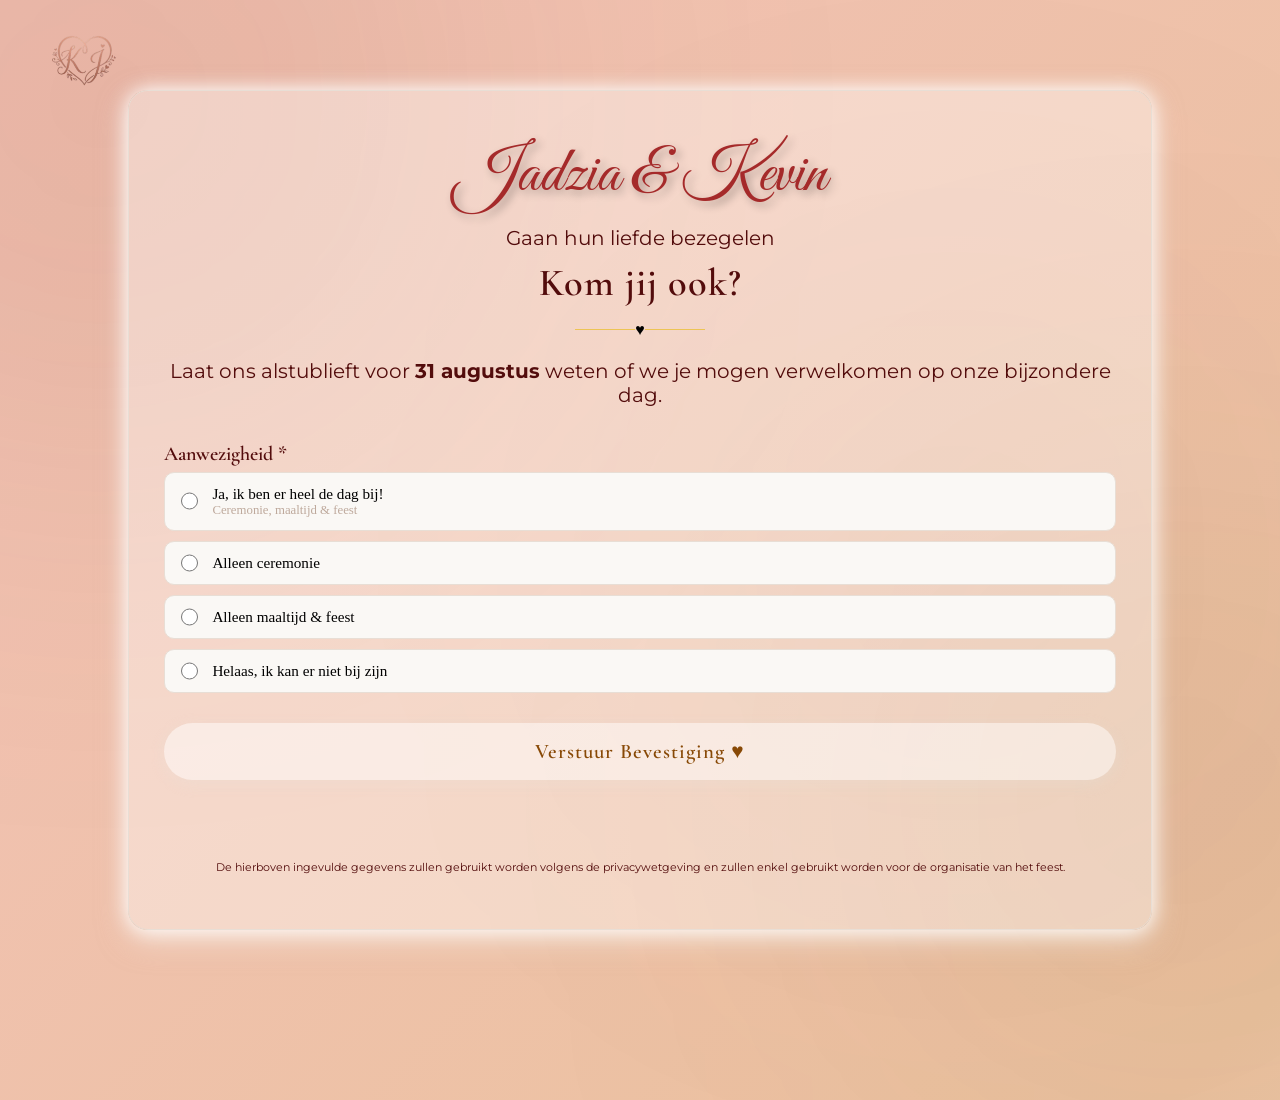
==== inschrijving.html @ 1c41180a "Update stylesheet links to include versioning for cache management" ====
<!DOCTYPE html>
<html lang="nl">
<head>
    <meta charset="UTF-8">
    <meta name="viewport" content="width=device-width, initial-scale=1.0">
    <title>Trouw jadzia en Kevin</title>
    <!-- Elegant romantic Google Fonts -->
    <link rel="preconnect" href="https://fonts.googleapis.com">
    <link rel="preconnect" href="https://fonts.gstatic.com" crossorigin>
    <link href="https://fonts.googleapis.com/css2?family=Cormorant+Garamond:ital,wght@0,400;0,600;1,400&family=Great+Vibes&family=Montserrat:wght@300;400;500&display=swap" rel="stylesheet">
    <!-- Koppeling naar de CSS stylesheet -->
    <link rel="stylesheet" href="style.css?v=20261015-1">
    <!-- Favicon -->
    <link rel="icon" type="image/jpeg" href="J_K-removebg-preview.png">
</head>
<body class="inschrijving">
    <div class="light light1"></div>
    <div class="light light2"></div>
    <div class="light light3"></div>
    <script>
        for (let i = 0; i < 3; i++) {
            const light = document.createElement('div');
            p.className = `particle`;
            p.style.left = `${Math.random() * 100}%`;
            p.style.animationDuration = `${Math.random() * 5 + 5}s`;
            document.body.appendChild(p);
        }
    </script>
    <nav class="top-nav">
        <a href="index.html" class="nav-link"><img src="J_K-removebg-preview.png" alt="Home" class="nav-icon"></a>
    </nav>

    <div class="card-container">
        <div class="floral-decoration top"></div>
        
        <header>
            <p class="sub-title">Jadzia & Kevin </p>
            <p class="sub-txt">Gaan hun liefde bezegelen</p>
            <h1>Kom jij ook?</h1>
            <div class="divider"><span>♥</span></div>
            <p class="sub-txt">Laat ons alstublieft voor <strong>31 augustus</strong> weten of we je mogen verwelkomen op onze bijzondere dag.</p>
            
        </header>

        <form id="rsvpForm">
            <!-- Aanwezigheid keuze -->
            <div class="form-group">
                <label>Aanwezigheid *</label>
                
                <div class="radio-card">
                    <input type="radio" id="opt_beide" name="aanwezigheid" value="Ja Ceremonie en maaltijd en feest" required>
                    <label for="opt_beide">
                        <span class="radio-title">Ja, ik ben er heel de dag bij!</span>
                        <span class="radio-desc">Ceremonie, maaltijd & feest</span>
                    </label>
                </div>

                <div class="radio-card">
                    <input type="radio" id="opt_ceremonie" name="aanwezigheid" value="Alleen ceremonie">
                    <label for="opt_ceremonie">
                        <span class="radio-title">Alleen ceremonie</span>
                    </label>
                </div>

                <div class="radio-card">
                    <input type="radio" id="opt_maaltijd" name="aanwezigheid" value="Alleen Maaltijd en Feest">
                    <label for="opt_maaltijd">
                        <span class="radio-title">Alleen maaltijd & feest</span>
                    </label>
                </div>

                <div class="radio-card">
                    <input type="radio" id="opt_neen" name="aanwezigheid" value="neen">
                    <label for="opt_neen">
                        <span class="radio-title">Helaas, ik kan er niet bij zijn</span>
                    </label>
                </div>
            </div>

            <!-- EERST: Hoeveel personen / gezinsleden komen mee? -->
            <div class="form-group conditional" id="aantalGezinsledenContainer">
                <label for="aantalGezinsleden">Hoeveel extra gezinsleden of partners komen er mee?</label>
                <p class="sub-label-info">Jouw niet meegetelt</p>
                <input type="number" id="aantalGezinsleden" name="aantalGezinsleden" min="0" value="0">
            </div>

            <!-- DAN: Alle gasten (Hoofdgast = Gast 1 + overige gezinsleden) -->
            <div class="form-group conditional" id="gezinsDieetContainer">
                <label id="gastenLijstTitel">Gegevens van de gasten</label>
                <div id="gezinsledenLijst"></div>
                <button type="button" id="voegGezinslidToeBtn" class="btn-secondary">+ Extra gezinslid toevoegen</button>
            </div>

            

            <!-- Verzenden -->
            <button type="submit" class="btn-primary">Verstuur Bevestiging ♥</button>
            <p class="paragraph">
                De hierboven ingevulde gegevens zullen gebruikt worden volgens de privacywetgeving en zullen enkel gebruikt worden voor de organisatie van het feest.
            </p>
        </form>

        <!-- Succesbericht -->
        <div id="succesBericht" class="success-message hidden">
            <div class="heart-icon">♥</div>
            <h2>Dank je wel!</h2>
            <p>Je antwoord en foto('s) zijn liefdevol ontvangen. We kijken er enorm naar uit om deze fantastische dag samen te vieren!</p>
            <a href="index.html" class="btn-nav-home">Meer info over het feest</a>
        </div>
    </div>
    
    <!-- Koppeling naar het JavaScript bestand -->
    <script src="script.js"></script>
</body>
</html>
---- style.css ----
:root {
    --primary-color: rgb(225, 94, 13);    /* Requested button color */
    --primary-hover: rgb(104, 45, 11);     /* Slightly darker orange hover */
    --subtitle-color: rgb(237, 196, 85);  /* Requested sub-title color */
    --accent-gold: rgb(233, 127, 73);     /* Soft warm gold */
    --bg-color: #fdfbf7;                  /* Soft ivory / cream background */
    --card-bg: #f06a1172;
    --text-color: #f0bd9d;                /* Soft warm charcoal */
    --text-muted: #bea99c;
    --border-color: #e8ded5;
    --soft-orange-bg: rgba(241, 165, 118, 0.08);
}

* {
    box-sizing: border-box;
    margin: 0;
    padding: 0;
}

.inschrijving {
    margin: 0;
  height: 100vh;
  overflow: scroll;
  background: linear-gradient(
    135deg,
    #f3c1b7,
    #ebc29e,
    #f3e7e0,
    #b7875c,
    #b78b64
  );
  background-size: 400% 400%;
  animation: bgMove 60s ease infinite;
}
.home {
    margin: 0;
  position: relative;
  height: 100vh;
  overflow-x: clip;
  overflow-y: auto;
  background: linear-gradient(
    135deg,
    #f3c1b7,
    #ebc29e,
    #f3e7e0,
    #b7875c,
    #b78b64
  );
  background-size: 400% 400%;
  animation: bgMove 60s ease infinite;
}
@keyframes bgMove {
  0% {
    background-position: 0 50%;
  }
  50% {
    background-position: 100% 50%;
  }
  100% {
    background-position: 0 50%;
  }
}
.light {
  position: absolute;
  border-radius: 50%;
  filter: blur(180px);
}
.light1 {
  width: 700px;
  height: 700px;
  background: rgba(125, 59, 4, 0.12);
  top: -250px;
  left: -250px;
}
.light2 {
  width: 600px;
  height: 600px;
  background: rgba(94, 58, 25, 0.08);
  bottom: -200px;
  right: -200px;
}
.light3 {
  width: 500px;
  height: 500px;
  background: rgba(116, 44, 5, 0.06);
  top: 35%;
  left: 55%;
}
.particle {
  position: absolute;
  bottom: -40px;
  width: 12px;
  height: 12px;
  background: rgba(255, 215, 160, 0.45);
  border-radius: 40% 60% 50% 50%;
  animation: fall linear infinite;
}
@keyframes fall {
  0% {
    transform: translateY(0) rotate(0deg);
    opacity: 0;
  }
  10% {
    opacity: 0.5;
  }
  100% {
    transform: translateY(-120vh) translateX(80px) rotate(360deg);
    opacity: 0;
  }
}
.top-nav {
    max-width: 620px;
    margin: 0 auto 15px auto;
    text-align: left;
}

.nav-link {
    width: 50px;
    height: 50px;
    object-fit: cover;
    position: fixed;
    top: 20px;
    left: 20px;
    z-index: 9999;
    
}
.nav-icon {
    width: 10%;
    height: 10%;
    object-fit: cover;
    position: fixed;
    top: 20px;
    left: 20px;
    z-index: 9999;
    
}


.card-container {
    width: 80%;
    margin: 7% auto auto auto;
    background: rgba(255, 255, 255, 0.368);
    padding: 45px 35px;
    border-radius: 20px;
    box-shadow: white 0px 0px 20px 0px, rgba(248, 245, 242, 0.5) 0px 10px 30px;
    border: 1px solid var(--border-color);
    position: relative;
}
.card-container-home {
    width: 80%;
    margin: 7% auto auto auto;
    background: rgba(255, 255, 255, 0.368);
    padding: 45px 35px;
    border-radius: 20px;
    box-shadow: white 0px 0px 20px 0px, rgba(248, 245, 242, 0.5) 0px 10px 30px;
    border: 1px solid var(--border-color);
    position: relative;
}
.Timelinn {
    width: 80%;
    margin: 2% auto auto auto;
    background: rgba(255, 255, 255, 0.368);
    padding: 45px 35px;
    border-radius: 20px;
    box-shadow: white 0px 0px 5px 0px, rgba(248, 245, 242, 0.5) 0px 5px 30px;
    border: 1px solid var(--border-color);
    position: relative;
    display: grid;
    gap: 32px;
}
.ceremonie {
    width: 100%;
    min-height: 0;
    margin: 0;
    display: grid;
    grid-template-columns: minmax(0, 1fr) minmax(0, 1fr);
    align-items: center;
    gap: clamp(24px, 5vw, 64px);
}

.ceremonie:nth-child(even) .event-photo {
    grid-column: 2;
}

.ceremonie:nth-child(even) .event-content {
    grid-column: 1;
    grid-row: 1;
}

.event-photo {
    display: block;
    width: 100%;
    height: clamp(240px, 30vw, 380px);
    object-fit: cover;
    border: 1px solid rgba(255, 255, 255, 0.75);
    border-radius: 18px;
    box-shadow: 0 12px 28px rgba(83, 12, 12, 0.14);
}

.event-content {
    min-width: 0;
    padding: 16px;
    text-align: center;
}

.story-section {
    width: 80%;
    margin: 2% auto 40px;
    padding: clamp(24px, 4vw, 48px);
    display: grid;
    grid-template-columns: minmax(0, 1fr) minmax(0, 1fr);
    align-items: center;
    gap: clamp(24px, 5vw, 64px);
    background: rgba(255, 255, 255, 0.368);
    border: 1px solid var(--border-color);
    border-radius: 20px;
    box-shadow: white 0 0 5px 0, rgba(248, 245, 242, 0.5) 0 5px 30px;
}

.calendar-reminder {
    width: 80%;
    margin: 2% auto;
    display: flex;
    align-items: center;
    justify-content: center;
    gap: 24px;
    color: rgb(83, 12, 12);
    text-align: left;
}

.calendar-link {
    display: block;
    flex: 0 0 clamp(112px, 14vw, 168px);
    border-radius: 16px;
    transition: transform 0.2s ease, filter 0.2s ease;
}

.calendar-link:hover {
    transform: translateY(-4px);
    filter: drop-shadow(0 8px 12px rgba(83, 12, 12, 0.18));
}

.calendar-link:focus-visible {
    outline: 3px solid var(--primary-color);
    outline-offset: 5px;
}

.calendar-icon {
    display: block;
    width: 100%;
    height: auto;
}

.calendar-copy {
    max-width: 440px;
}

.calendar-title {
    margin-bottom: 6px;
    color: brown;
    font-family: 'Great Vibes', cursive;
    font-size: 2.4rem;
}

.calendar-copy p:not(.calendar-title) {
    margin-bottom: 8px;
    font-family: 'Cormorant Garamond', serif;
    font-size: 1.2rem;
    line-height: 1.5;
}

.calendar-copy .calendar-date {
    font-family: 'Montserrat', sans-serif;
    font-size: 0.9rem;
    font-weight: 500;
}

.story-photo {
    display: block;
    width: 100%;
    aspect-ratio: 4 / 3;
    object-fit: cover;
    border: 1px solid rgba(255, 255, 255, 0.75);
    border-radius: 18px;
    box-shadow: 0 12px 28px rgba(83, 12, 12, 0.14);
}

.story-content {
    min-width: 0;
    color: rgb(83, 12, 12);
    text-align: center;
}

.story-eyebrow {
    margin-bottom: 8px;
    font-family: 'Montserrat', sans-serif;
    font-size: 0.8rem;
    letter-spacing: 0.08em;
    text-transform: uppercase;
}

.story-title {
    margin-bottom: 16px;
    color: brown;
    font-family: 'Great Vibes', cursive;
    font-size: clamp(3rem, 5vw, 4rem);
    font-weight: 400;
}

.story-content p:not(.story-eyebrow) {
    margin-bottom: 14px;
    font-family: 'Cormorant Garamond', serif;
    font-size: clamp(1.1rem, 1.5vw, 1.35rem);
    line-height: 1.7;
}

.dresscode-section {
    width: 80%;
    margin: 2% auto 40px;
    padding: clamp(24px, 4vw, 48px);
    background: rgba(255, 255, 255, 0.368);
    border: 1px solid var(--border-color);
    border-radius: 20px;
    box-shadow: white 0 0 5px 0, rgba(248, 245, 242, 0.5) 0 5px 30px;
}

.dresscode-content {
    max-width: 780px;
    margin: 0 auto;
    color: rgb(83, 12, 12);
    text-align: center;
}

.dresscode-content p {
    margin-bottom: 14px;
    font-family: 'Cormorant Garamond', serif;
    font-size: clamp(1.1rem, 1.5vw, 1.35rem);
    line-height: 1.7;
}

.dresscode-content .dresscode-lead {
    font-weight: 600;
}

.autumn-colors {
    display: flex;
    justify-content: center;
    flex-wrap: wrap;
    gap: clamp(14px, 3vw, 28px);
    margin-top: 24px;
    list-style: none;
}

.autumn-color {
    display: grid;
    width: clamp(64px, 8vw, 96px);
    aspect-ratio: 1;
    place-items: center;
    border-radius: 50%;
    color: #fff;
    font-family: 'Montserrat', sans-serif;
    font-size: clamp(0.7rem, 1vw, 0.85rem);
    font-weight: 500;
    text-shadow: 0 1px 3px rgba(0, 0, 0, 0.5);
}

.autumn-color-orange {
    background: #ff5f00;
}

.autumn-color-yellow {
    background: #ffba00;
    color: #4a2a00;
    text-shadow: none;
}

.autumn-color-red {
    background: #c90000;
}

.autumn-color-brown {
    background: #9c4b00;
}

header {
    text-align: center;
    margin-bottom: 35px;
}

.sub-title {
    font-family: 'Great Vibes', cursive;
    font-size: 4rem;
    color: brown;
    margin-bottom: 10px;
    text-shadow: 4px 4px 8px rgba(0, 0, 0, 0.3);
}
.paragraph{
    font-family: 'Montserrat', sans-serif;
    font-size: 0.7rem;
    color: rgb(83, 12, 12);
    margin-bottom: 10px;
    margin-top: 5rem;
    text-align: center;
}
.sub-txt {
    font-family: 'Montserrat', sans-serif;
    font-size: 1.25rem;
    color: rgb(83, 12, 12);
    margin-bottom: 10px;
}
.home-title {
    font-family: 'Great Vibes', cursive;
    font-size: 4rem;
    color: brown;
    margin-bottom: 10px;
    text-shadow: 4px 4px 8px rgba(0, 0, 0, 0.3);
}
.title {
    font-family: 'Great Vibes', cursive;
    font-size: 4rem;
    color: rgb(6, 0, 0);
    margin-bottom: 10px;
    white-space: nowrap;
    word-spacing: 15px;
}
.info {
    font-family: 'Great Vibes';
    font-size: 2.5rem;
    color: rgb(83, 12, 12);
    margin-bottom: 10px;
    
    white-space: nowrap;
    word-spacing: 15px;
}
.sub-info {
    font-family: 'Lucida Sans', 'Lucida Sans Regular', 'Lucida Grande', 'Lucida Sans Unicode', Geneva, Verdana, sans-serif;
    font-size: 1.5rem;
    color: rgb(83, 12, 12);
    margin-bottom: 10px;
    
    white-space: nowrap;
    word-spacing: 5px;
}

h1 {
    font-family: 'Cormorant Garamond', cursive;
    font-size: 2.4rem;
    font-weight: 600;
    letter-spacing: 1px;
    color: rgb(83, 12, 12);
}

.divider {
    display: flex;
    align-items: center;
    justify-content: center;
    margin: 15px 0 20px 0;
}

.divider::before, .divider::after {
    content: '';
    width: 60px;
    height: 1px;
    background-color: var(--subtitle-color);
}

.hart span {
    padding: 0 12px;
    color: var(--subtitle-color);
    font-size: 5rem;
}
.hart {
    display: flex;
    align-items: center;
    justify-content: center;
    margin: 15px 0 20px 0;
}

.hart::before, .hart::after {
    content: '';
    width: 60%;
    height: 1px;
    background-color: var(--subtitle-color);
}

.hart span {
    padding: 0 12px;
    color: var(--subtitle-color);
    font-size: 5rem;
}

.intro {
    font-size: 0.95rem;
    color: rgb(112, 55, 9);
    max-width: 480px;
    margin: 0 auto;
}

/* Form Styles */
.form-group {
    margin-bottom: 25px;
}

.form-group > label {
    display: block;
    font-family: 'Cormorant Garamond', serif;
    font-size: 1.25rem;
    font-weight: 600;
    margin-bottom: 6px;
    color: rgb(83, 12, 12);;
}

.sub-label-info {
    font-size: 0.85rem;
    color: var(--text-muted);
    margin-bottom: 10px;
}

input[type="text"],
input[type="number"],
textarea {
    width: 100%;
    padding: 12px 16px;
    border: 1px solid var(--border-color);
    border-radius: 10px;
    font-family: 'Montserrat', sans-serif;
    font-size: 0.95rem;
    background-color: #faf8f5;
    color: var(--text-color);
    transition: all 0.3s ease;
}

input[type="text"]:focus,
input[type="number"]:focus,
textarea:focus {
    border-color: var(--primary-color);
    background-color: #ffffff;
    box-shadow: 0 0 0 3px rgba(225, 94, 13, 0.15);
    outline: none;
}

textarea {
    resize: vertical;
    min-height: 90px;
}

/* File Upload Styling */
.file-upload-box {
    position: relative;
    display: inline-block;
    width: 100%;
}

.file-input {
    width: 100%;
    padding: 8px;
    background: #ffffff;
    border: 1px dashed var(--primary-color);
    border-radius: 8px;
    cursor: pointer;
    font-size: 0.85rem;
}

.file-input::file-selector-button {
    background: var(--soft-orange-bg);
    color: var(--primary-color);
    border: 1px solid var(--primary-color);
    padding: 5px 12px;
    border-radius: 6px;
    cursor: pointer;
    font-weight: 500;
    margin-right: 10px;
    transition: all 0.2s;
}

.file-input::file-selector-button:hover {
    background: var(--primary-color);
    color: #ffffff;
}

/* Radio & Checkbox Cards */
.radio-card {
    background: #faf8f5;
    border: 1px solid var(--border-color);
    border-radius: 10px;
    padding: 12px 16px;
    margin-bottom: 10px;
    display: flex;
    align-items: center;
    cursor: pointer;
    transition: all 0.25s ease;
}

.radio-card:hover {
    border-color: var(--primary-color);
    background: var(--soft-orange-bg);
}

.radio-card input[type="radio"] {
    accent-color: var(--primary-color);
    width: 18px;
    height: 18px;
    margin-right: 14px;
    cursor: pointer;
}

.radio-card label {
    cursor: pointer;
    width: 100%;
}

.radio-title {
    display: block;
    font-weight: 500;
    font-size: 0.95rem;
}

.radio-desc {
    display: block;
    font-size: 0.8rem;
    color: var(--text-muted);
}

.checkbox-card {
    background: #ffffff;
    border: 1px solid var(--border-color);
    border-radius: 8px;
    padding: 10px 14px;
    display: flex;
    align-items: center;
}

.checkbox-card input[type="checkbox"] {
    accent-color: var(--primary-color);
    width: 16px;
    height: 16px;
    margin-right: 10px;
    cursor: pointer;
}

.checkbox-card label {
    font-size: 0.88rem;
    font-weight: 500;
    cursor: pointer;
}

/* Buttons */
.btn-primary {
    display: block;
    width: 100%;
    background-color: rgba(255, 255, 255, 0.485);
    color: #884906;
    padding: 16px;
    border: none;
    border-radius: 30px;
    font-family: 'Cormorant Garamond', serif;
     
    font-size: 1.3rem;
    font-weight: 600;
    letter-spacing: 1px;
    cursor: pointer;
    transition: all 0.3s ease;
    box-shadow: 0 4px 15px rgba(233, 224, 218, 0.3);
    margin-top: 30px;
}

.btn-primary:hover {
    transform: translateY(-2px);
    background-color: rgba(255, 255, 255, 0.913);
    color: #000000;
}

.btn-secondary {
    background-color: rgba(255, 255, 255, 0.485);
    color: rgb(124, 60, 7);
    padding: 10px 18px;
    border: 1px dashed var(--primary-color);
    border-radius: 20px;
    font-family: 'Montserrat', sans-serif;
    font-size: 0.85rem;
    font-weight: 500;
    cursor: pointer;
    margin-top: 10px;
    transition: all 0.25s ease;
}

.btn-secondary:hover {
    background-color: rgba(235, 199, 177, 0.894);
}

.btn-nav-home {
    display: inline-block;
    margin-top: 20px;
    padding: 10px 20px;
    background-color: var(--soft-orange-bg);
    color: var(--primary-color);
    text-decoration: none;
    border: 1px solid var(--primary-color);
    border-radius: 20px;
    font-weight: 500;
    font-size: 0.9rem;
    transition: all 0.25s ease;
}

.btn-nav-inschrijving:hover {
    background-color: rgba(255, 255, 255, 0.913);
    color: #000000;
}
.btn-nav-inschrijving {
    display: inline-block;
    margin-top: 20px;
    padding: 10px 20px;
    background-color: rgba(255, 255, 255, 0.485);
    color: rgb(124, 60, 7);
    text-decoration: none;
    border: 1px solid white;
    border-radius: 20px;
    font-family: arial, sans-serif,bold;
    font-weight: 500;
    font-size: 1rem;
    transition: all 0.25s ease;
    position: fixed;
    bottom: 20px;
    right: 20px;
}

.btn-nav-home:hover {
    background-color: var(--primary-color);
    color: #ffffff;
}

/* Gezinslid Blok Styling */
.gezinslid-blok {
    background: #faf8f5;
    border: 1px solid var(--border-color);
    border-radius: 12px;
    padding: 18px;
    margin-bottom: 16px;
}

.hoofdgast-blok {
    border-left: 4px solid var(--primary-color);
    background: #fffdfb;
}

.gast-titel {
    font-family: 'Cormorant Garamond', serif;
    font-size: 1.2rem;
    font-weight: 600;
    color: var(--primary-color);
    margin-bottom: 10px;
}

.gezinslid-header {
    display: flex;
    gap: 10px;
    align-items: center;
    margin-bottom: 10px;
}

.gezinslid-header input[type="text"] {
    background: #ffffff;
}

.btn-verwijder {
    background-color: transparent;
    color: var(--text-muted);
    border: 1px solid var(--border-color);
    width: 38px;
    height: 38px;
    border-radius: 50%;
    cursor: pointer;
    font-size: 1.1rem;
    display: flex;
    align-items: center;
    justify-content: center;
    transition: all 0.2s;
}

.btn-verwijder:hover {
    background-color: #e74c3c;
    color: #ffffff;
    border-color: #e74c3c;
}

/* Conditional Containers */
.conditional {
    display: none;
    background: #fffdfb;
    padding: 20px;
    border-radius: 14px;
    border-left: 3px solid var(--accent-gold);
    border-top: 1px solid var(--border-color);
    border-right: 1px solid var(--border-color);
    border-bottom: 1px solid var(--border-color);
}

.hidden {
    display: none !important;
}

.dieet-details {
    margin-top: 10px;
}

.dieet-details label {
    font-size: 0.85rem;
    color: var(--text-muted);
    margin-bottom: 4px;
    display: block;
}

/* Success Message */
.success-message {
    text-align: center;
    padding: 40px 20px;
}

.success-message .heart-icon {
    font-size: 3rem;
    color: var(--primary-color);
    margin-bottom: 15px;
}

.success-message h2 {
    font-family: 'Great Vibes', cursive;
    font-size: 3.2rem;
    color: var(--subtitle-color);
    margin-bottom: 10px;
}

.success-message p {
    font-family: 'Cormorant Garamond', serif;
    font-size: 1.3rem;
    color: var(--text-color);
}

@media (max-width: 768px) {
    html {
        overflow-x: clip;
    }

    .home,
    .inschrijving {
        position: relative;
        height: auto;
        min-height: 100vh;
        min-height: 100svh;
        overflow-x: hidden;
        overflow-y: auto;
    }

    .home {
        padding: 72px 0 100px;
    }

    .card-container,
    .card-container-home,
    .Timelinn,
    .story-section,
    .calendar-reminder,
    .dresscode-section {
        width: calc(100% - 32px);
        margin: 24px auto;
        padding: 28px 20px;
    }

    .calendar-reminder {
        padding: 16px;
        gap: 16px;
    }

    .card-container {
        margin-top: 72px;
    }

    .top-nav {
        margin: 0;
    }

    .nav-link {
        top: 12px;
        left: 12px;
        width: 44px;
        height: 44px;
    }

    .nav-icon {
        position: static;
        width: 100%;
        height: 100%;
        object-fit: contain;
    }

    .sub-title,
    .home-title {
        font-size: clamp(2.75rem, 12vw, 4rem);
    }

    .sub-txt {
        font-size: 1rem;
        line-height: 1.6;
    }

    .ceremonie {
        grid-template-columns: minmax(0, 1fr);
        gap: 16px;
        width: 100%;
        min-height: 0;
        margin: 0;
        padding: 0 0 24px;
        border-bottom: 1px solid rgba(183, 135, 92, 0.35);
    }

    .story-section {
        grid-template-columns: minmax(0, 1fr);
        gap: 20px;
    }

    .story-photo {
        max-height: 320px;
        border-radius: 14px;
    }

    .ceremonie:last-child {
        padding-bottom: 0;
        border-bottom: 0;
    }

    .ceremonie:nth-child(even) .event-photo,
    .ceremonie:nth-child(even) .event-content {
        grid-column: 1;
        grid-row: auto;
    }

    .event-photo {
        height: clamp(190px, 55vw, 300px);
        border-radius: 14px;
    }

    .event-content {
        padding: 4px 8px;
    }

    .title {
        font-size: 2.5rem;
    }

    .info {
        font-size: 1.8rem;
    }

    .sub-info {
        font-size: 1rem;
        line-height: 1.5;
    }

    .title,
    .info,
    .sub-info {
        white-space: normal;
        word-spacing: normal;
        overflow-wrap: anywhere;
    }

    .btn-nav-inschrijving {
        position: fixed;
        right: 50%;
        bottom: max(12px, env(safe-area-inset-bottom));
        transform: translateX(50%);
        width: min(90%, 340px);
        padding: 14px 18px;
        text-align: center;
        z-index: 10;
    }

    .form-group > label {
        font-size: 1.15rem;
    }

    input[type="text"],
    input[type="number"],
    textarea,
    .file-input {
        font-size: 16px;
    }

    .radio-card {
        align-items: flex-start;
        padding: 14px;
    }

    .radio-card input[type="radio"] {
        flex: 0 0 18px;
        margin-top: 2px;
    }

    .conditional {
        padding: 16px;
    }

    .gezinslid-blok {
        padding: 14px;
    }

    .success-message {
        padding: 28px 8px;
    }

    .success-message h2 {
        font-size: 2.8rem;
    }

    .success-message p {
        font-size: 1.1rem;
        line-height: 1.6;
    }
}

@media (min-width: 769px) and (max-width: 1200px) {
    .ceremonie {
        grid-template-columns: minmax(0, 1fr);
        gap: 16px;
    }

    .ceremonie:nth-child(even) .event-photo,
    .ceremonie:nth-child(even) .event-content {
        grid-column: 1;
        grid-row: auto;
    }

    .event-photo {
        height: 300px;
    }

    .event-content {
        padding: 4px 8px;
    }

    .title,
    .info,
    .sub-info {
        white-space: normal;
        word-spacing: normal;
    }
}

@media (max-width: 480px) {
    .card-container,
    .card-container-home,
    .Timelinn,
    .story-section,
    .calendar-reminder,
    .dresscode-section {
        width: calc(100% - 24px);
        padding: 22px 16px;
    }

    .calendar-reminder {
        gap: 12px;
        padding: 16px 12px;
    }

    .calendar-link {
        flex-basis: 96px;
    }

    .calendar-title {
        font-size: 2rem;
    }

    .calendar-copy p:not(.calendar-title) {
        font-size: 1rem;
    }

    .calendar-copy .calendar-date {
        font-size: 0.75rem;
    }

    .card-container {
        margin-top: 64px;
    }

    .home {
        padding-top: 56px;
    }

    .card-container-home {
        margin-top: 12px;
    }

    .Timelinn {
        margin-top: 16px;
    }

    .title {
        font-size: 2.2rem;
    }

    .info {
        font-size: 1.6rem;
    }

    .divider::before,
    .divider::after {
        width: 40px;
    }

    .gezinslid-header {
        align-items: stretch;
        flex-wrap: wrap;
    }

    .gezinslid-header input[type="text"] {
        flex: 1 1 100%;
        min-width: 0;
    }

    .btn-verwijder {
        width: 44px;
        height: 44px;
        flex: 0 0 44px;
    }

    .btn-secondary {
        width: 100%;
        min-height: 44px;
        line-height: 1.4;
    }

    .btn-primary {
        min-height: 52px;
        padding: 14px 12px;
        font-size: 1.15rem;
    }

    .paragraph {
        margin-top: 2rem;
        line-height: 1.6;
    }
}

@media (prefers-reduced-motion: reduce) {
    .home,
    .inschrijving {
        animation: none;
    }

    .particle {
        animation: none;
    }
}
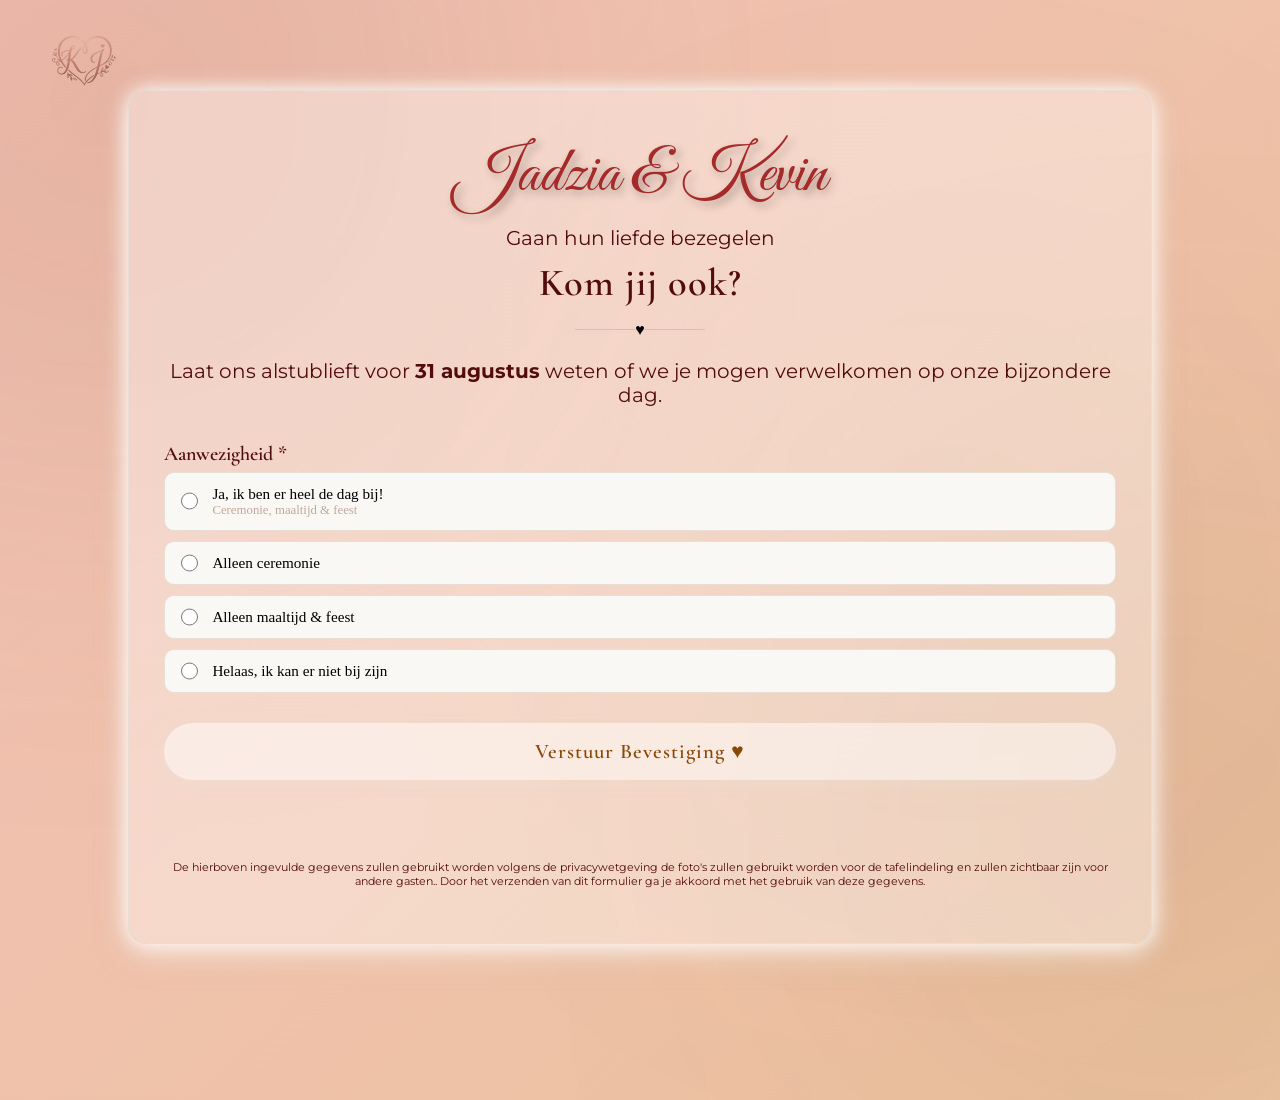
==== commit c87fd6ee: "Update privacy notice in form to clarify data usage" ====
--- a/inschrijving.html
+++ b/inschrijving.html
@@ -4,11 +4,11 @@
     <meta charset="UTF-8">
     <meta name="viewport" content="width=device-width, initial-scale=1.0">
     <title>Trouw jadzia en Kevin</title>
-    <!-- Elegant romantic Google Fonts -->
+    <!-- Google Fonts -->
     <link rel="preconnect" href="https://fonts.googleapis.com">
     <link rel="preconnect" href="https://fonts.gstatic.com" crossorigin>
     <link href="https://fonts.googleapis.com/css2?family=Cormorant+Garamond:ital,wght@0,400;0,600;1,400&family=Great+Vibes&family=Montserrat:wght@300;400;500&display=swap" rel="stylesheet">
-    <!-- Koppeling naar de CSS stylesheet -->
+    <!-- CSS stylesheet -->
     <link rel="stylesheet" href="style.css?v=20261015-1">
     <!-- Favicon -->
     <link rel="icon" type="image/jpeg" href="J_K-removebg-preview.png">
@@ -96,7 +96,7 @@
             <!-- Verzenden -->
             <button type="submit" class="btn-primary">Verstuur Bevestiging ♥</button>
             <p class="paragraph">
-                De hierboven ingevulde gegevens zullen gebruikt worden volgens de privacywetgeving en zullen enkel gebruikt worden voor de organisatie van het feest.
+                De hierboven ingevulde gegevens zullen gebruikt worden volgens de privacywetgeving de foto's zullen gebruikt worden voor de tafelindeling en zullen zichtbaar zijn voor andere gasten.. Door het verzenden van dit formulier ga je akkoord met het gebruik van deze gegevens.
             </p>
         </form>
 
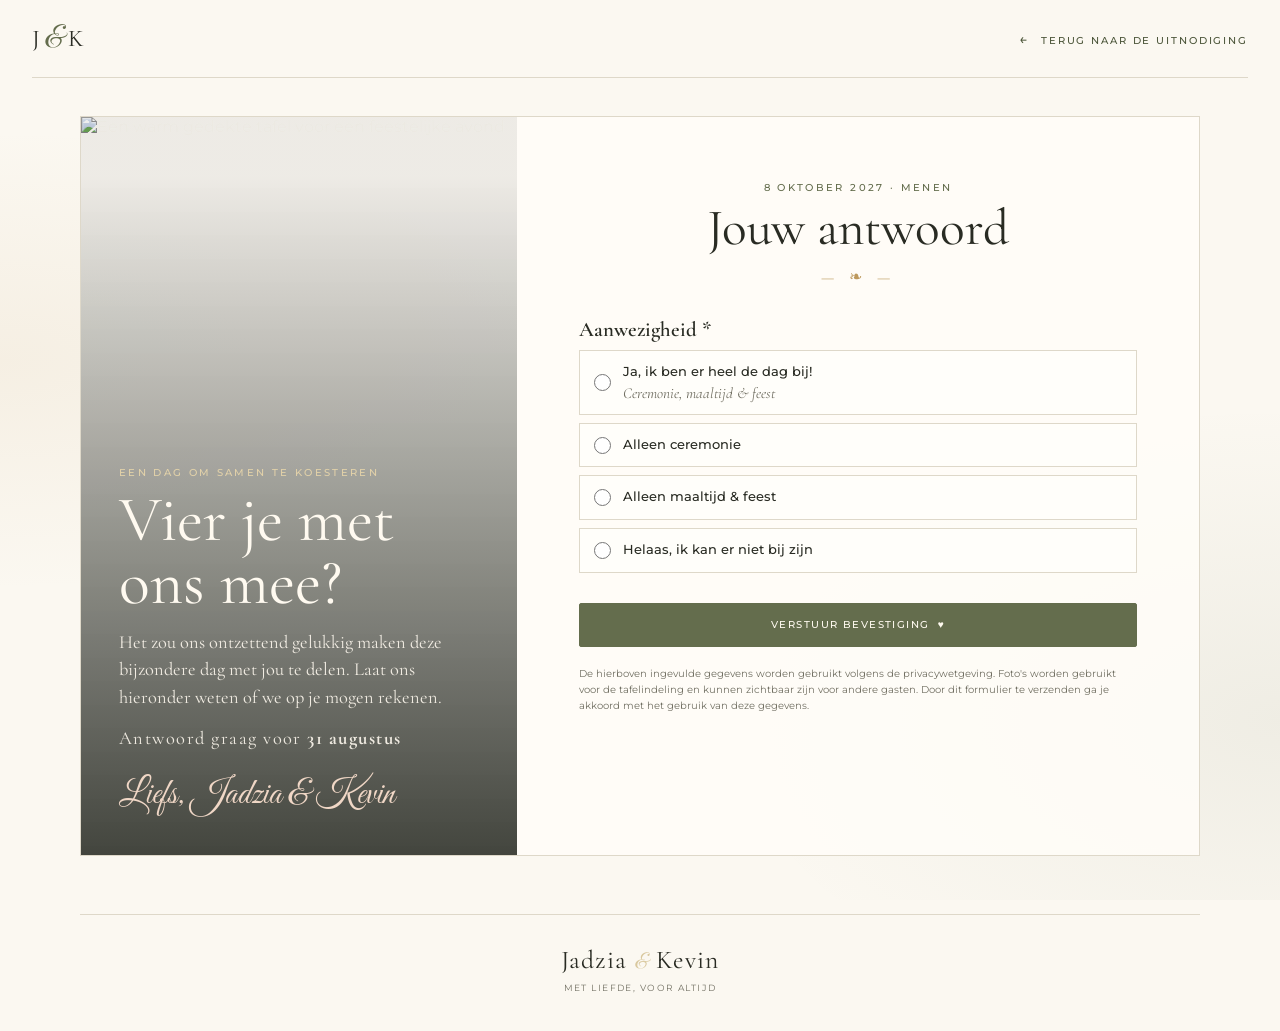
==== commit 3925197a: "Refactor code structure for improved readability and maintainability" ====
--- a/inschrijving.html
+++ b/inschrijving.html
@@ -1,115 +1,124 @@
-<!DOCTYPE html>
+<!doctype html>
 <html lang="nl">
-<head>
-    <meta charset="UTF-8">
-    <meta name="viewport" content="width=device-width, initial-scale=1.0">
-    <title>Trouw jadzia en Kevin</title>
-    <!-- Google Fonts -->
-    <link rel="preconnect" href="https://fonts.googleapis.com">
-    <link rel="preconnect" href="https://fonts.gstatic.com" crossorigin>
-    <link href="https://fonts.googleapis.com/css2?family=Cormorant+Garamond:ital,wght@0,400;0,600;1,400&family=Great+Vibes&family=Montserrat:wght@300;400;500&display=swap" rel="stylesheet">
-    <!-- CSS stylesheet -->
-    <link rel="stylesheet" href="style.css?v=20261015-1">
-    <!-- Favicon -->
-    <link rel="icon" type="image/jpeg" href="J_K-removebg-preview.png">
-</head>
-<body class="inschrijving">
-    <div class="light light1"></div>
-    <div class="light light2"></div>
-    <div class="light light3"></div>
-    <script>
-        for (let i = 0; i < 3; i++) {
-            const light = document.createElement('div');
-            p.className = `particle`;
-            p.style.left = `${Math.random() * 100}%`;
-            p.style.animationDuration = `${Math.random() * 5 + 5}s`;
-            document.body.appendChild(p);
-        }
-    </script>
-    <nav class="top-nav">
-        <a href="index.html" class="nav-link"><img src="J_K-removebg-preview.png" alt="Home" class="nav-icon"></a>
-    </nav>
+  <head>
+    <meta charset="UTF-8" />
+    <meta name="viewport" content="width=device-width, initial-scale=1.0" />
+    <meta
+      name="description"
+      content="Laat Jadzia en Kevin weten of je erbij bent op 8 oktober 2027."
+    />
+    <title>RSVP — Jadzia & Kevin</title>
+    <link rel="preconnect" href="https://fonts.googleapis.com" />
+    <link rel="preconnect" href="https://fonts.gstatic.com" crossorigin />
+    <link
+      href="https://fonts.googleapis.com/css2?family=Cormorant+Garamond:ital,wght@0,400;0,500;0,600;1,400;1,500&family=Great+Vibes&family=Montserrat:wght@300;400;500;600&display=swap"
+      rel="stylesheet"
+    />
+    <link rel="stylesheet" href="style.css?v=20261028-7" />
+    <link rel="icon" type="image/jpeg" href="J_K-removebg-preview.png" />
+  </head>
+  <body class="inschrijving">
+    <header class="site-header compact-header">
+      <a class="brand-mark" href="index.html" aria-label="Terug naar Jadzia en Kevin">J<span>&</span>K</a>
+      <a class="back-link" href="index.html"><span aria-hidden="true">←</span> Terug naar de uitnodiging</a>
+    </header>
 
-    <div class="card-container">
-        <div class="floral-decoration top"></div>
-        
-        <header>
-            <p class="sub-title">Jadzia & Kevin </p>
-            <p class="sub-txt">Gaan hun liefde bezegelen</p>
-            <h1>Kom jij ook?</h1>
-            <div class="divider"><span>♥</span></div>
-            <p class="sub-txt">Laat ons alstublieft voor <strong>31 augustus</strong> weten of we je mogen verwelkomen op onze bijzondere dag.</p>
-            
-        </header>
+    <main class="rsvp-layout">
+      <aside class="rsvp-intro">
+        <img
+          class="rsvp-photo"
+          src="event-receptie.jpg"
+          alt="Een warm gedekte tafel voor een feestelijke avond"
+          fetchpriority="high"
+        />
+        <div class="rsvp-intro-copy">
+          <p class="eyebrow">Een dag om samen te koesteren</p>
+          <h1>Vier je met ons mee?</h1>
+          <p>
+            Het zou ons ontzettend gelukkig maken deze bijzondere dag met jou
+            te delen. Laat ons hieronder weten of we op je mogen rekenen.
+          </p>
+          <p class="rsvp-deadline">Antwoord graag voor <strong>31 augustus</strong></p>
+          <span class="rsvp-signature">Liefs, Jadzia & Kevin</span>
+        </div>
+      </aside>
+
+      <section class="rsvp-card" aria-labelledby="rsvp-heading">
+        <div class="section-heading rsvp-heading">
+          <p class="eyebrow">8 oktober 2027 · Menen</p>
+          <h2 id="rsvp-heading">Jouw antwoord</h2>
+          <span class="heading-flourish" aria-hidden="true">— ❧ —</span>
+        </div>
 
         <form id="rsvpForm">
-            <!-- Aanwezigheid keuze -->
-            <div class="form-group">
-                <label>Aanwezigheid *</label>
-                
-                <div class="radio-card">
-                    <input type="radio" id="opt_beide" name="aanwezigheid" value="Ja Ceremonie en maaltijd en feest" required>
-                    <label for="opt_beide">
-                        <span class="radio-title">Ja, ik ben er heel de dag bij!</span>
-                        <span class="radio-desc">Ceremonie, maaltijd & feest</span>
-                    </label>
-                </div>
+          <div class="form-group" role="group" aria-label="Kies je aanwezigheid">
+            <label>Aanwezigheid *</label>
 
-                <div class="radio-card">
-                    <input type="radio" id="opt_ceremonie" name="aanwezigheid" value="Alleen ceremonie">
-                    <label for="opt_ceremonie">
-                        <span class="radio-title">Alleen ceremonie</span>
-                    </label>
-                </div>
-
-                <div class="radio-card">
-                    <input type="radio" id="opt_maaltijd" name="aanwezigheid" value="Alleen Maaltijd en Feest">
-                    <label for="opt_maaltijd">
-                        <span class="radio-title">Alleen maaltijd & feest</span>
-                    </label>
-                </div>
-
-                <div class="radio-card">
-                    <input type="radio" id="opt_neen" name="aanwezigheid" value="neen">
-                    <label for="opt_neen">
-                        <span class="radio-title">Helaas, ik kan er niet bij zijn</span>
-                    </label>
-                </div>
+            <div class="radio-card">
+              <input type="radio" id="opt_beide" name="aanwezigheid" value="Ja Ceremonie en maaltijd en feest" required />
+              <label for="opt_beide">
+                <span class="radio-title">Ja, ik ben er heel de dag bij!</span>
+                <span class="radio-desc">Ceremonie, maaltijd & feest</span>
+              </label>
             </div>
 
-            <!-- EERST: Hoeveel personen / gezinsleden komen mee? -->
-            <div class="form-group conditional" id="aantalGezinsledenContainer">
-                <label for="aantalGezinsleden">Hoeveel extra gezinsleden of partners komen er mee?</label>
-                <p class="sub-label-info">Jouw niet meegetelt</p>
-                <input type="number" id="aantalGezinsleden" name="aantalGezinsleden" min="0" value="0">
+            <div class="radio-card">
+              <input type="radio" id="opt_ceremonie" name="aanwezigheid" value="Alleen ceremonie" />
+              <label for="opt_ceremonie">
+                <span class="radio-title">Alleen ceremonie</span>
+              </label>
             </div>
 
-            <!-- DAN: Alle gasten (Hoofdgast = Gast 1 + overige gezinsleden) -->
-            <div class="form-group conditional" id="gezinsDieetContainer">
-                <label id="gastenLijstTitel">Gegevens van de gasten</label>
-                <div id="gezinsledenLijst"></div>
-                <button type="button" id="voegGezinslidToeBtn" class="btn-secondary">+ Extra gezinslid toevoegen</button>
+            <div class="radio-card">
+              <input type="radio" id="opt_maaltijd" name="aanwezigheid" value="Alleen Maaltijd en Feest" />
+              <label for="opt_maaltijd">
+                <span class="radio-title">Alleen maaltijd & feest</span>
+              </label>
             </div>
 
-            
+            <div class="radio-card">
+              <input type="radio" id="opt_neen" name="aanwezigheid" value="neen" />
+              <label for="opt_neen">
+                <span class="radio-title">Helaas, ik kan er niet bij zijn</span>
+              </label>
+            </div>
+          </div>
 
-            <!-- Verzenden -->
-            <button type="submit" class="btn-primary">Verstuur Bevestiging ♥</button>
-            <p class="paragraph">
-                De hierboven ingevulde gegevens zullen gebruikt worden volgens de privacywetgeving de foto's zullen gebruikt worden voor de tafelindeling en zullen zichtbaar zijn voor andere gasten.. Door het verzenden van dit formulier ga je akkoord met het gebruik van deze gegevens.
-            </p>
+          <div class="form-group conditional" id="aantalGezinsledenContainer">
+            <label for="aantalGezinsleden">Hoeveel extra gezinsleden of partners komen er mee?</label>
+            <p class="sub-label-info">Jouw niet meegeteld</p>
+            <input type="number" id="aantalGezinsleden" name="aantalGezinsleden" min="0" value="0" />
+          </div>
+
+          <div class="form-group conditional" id="gezinsDieetContainer">
+            <label id="gastenLijstTitel">Gegevens van de gasten</label>
+            <div id="gezinsledenLijst"></div>
+            <button type="button" id="voegGezinslidToeBtn" class="btn-secondary">+ Extra gezinslid toevoegen</button>
+          </div>
+
+          <button type="submit" class="btn-primary">Verstuur bevestiging <span aria-hidden="true">♥</span></button>
+          <p class="paragraph">
+            De hierboven ingevulde gegevens worden gebruikt volgens de privacywetgeving.
+            Foto's worden gebruikt voor de tafelindeling en kunnen zichtbaar zijn voor
+            andere gasten. Door dit formulier te verzenden ga je akkoord met het gebruik
+            van deze gegevens.
+          </p>
         </form>
 
-        <!-- Succesbericht -->
         <div id="succesBericht" class="success-message hidden">
-            <div class="heart-icon">♥</div>
-            <h2>Dank je wel!</h2>
-            <p>Je antwoord en foto('s) zijn liefdevol ontvangen. We kijken er enorm naar uit om deze fantastische dag samen te vieren!</p>
-            <a href="index.html" class="btn-nav-home">Meer info over het feest</a>
+          <div class="heart-icon" aria-hidden="true">♥</div>
+          <h2>Dank je wel!</h2>
+          <p>Je antwoord en foto('s) zijn liefdevol ontvangen. We kijken er enorm naar uit om deze fantastische dag samen te vieren!</p>
+          <a href="index.html" class="btn-nav-home">Terug naar de uitnodiging</a>
         </div>
-    </div>
-    
-    <!-- Koppeling naar het JavaScript bestand -->
+      </section>
+    </main>
+
+    <footer class="site-footer rsvp-footer">
+      <p class="footer-names">Jadzia <span>&</span> Kevin</p>
+      <p>Met liefde, voor altijd</p>
+    </footer>
+
     <script src="script.js"></script>
-</body>
+  </body>
 </html>
--- a/style.css
+++ b/style.css
@@ -1,1154 +1,1580 @@
-
-
 :root {
-    --primary-color: rgb(225, 94, 13);    /* Requested button color */
-    --primary-hover: rgb(104, 45, 11);     /* Slightly darker orange hover */
-    --subtitle-color: rgb(237, 196, 85);  /* Requested sub-title color */
-    --accent-gold: rgb(233, 127, 73);     /* Soft warm gold */
-    --bg-color: #fdfbf7;                  /* Soft ivory / cream background */
-    --card-bg: #f06a1172;
-    --text-color: #f0bd9d;                /* Soft warm charcoal */
-    --text-muted: #bea99c;
-    --border-color: #e8ded5;
-    --soft-orange-bg: rgba(241, 165, 118, 0.08);
+  color-scheme: light;
+  --paper: #fbf8f1;
+  --paper-deep: #f0e9dc;
+  --ink: #292b23;
+  --muted: #716f62;
+  --text-muted: var(--muted);
+  --line: #ded8c9;
+  --olive: #646d4d;
+  --olive-dark: #4c563a;
+  --rust: #9c503a;
+  --rust-dark: #773c30;
+  --ochre: #bd985c;
+  --sage: #dfe1d2;
+  --blush: #ead2c8;
+  --display: "Cormorant Garamond", Georgia, serif;
+  --script: "Great Vibes", cursive;
+  --body: "Montserrat", sans-serif;
 }
 
 * {
-    box-sizing: border-box;
-    margin: 0;
-    padding: 0;
-}
-
-.inschrijving {
-    margin: 0;
-  height: 100vh;
-  overflow: scroll;
-  background: linear-gradient(
-    135deg,
-    #f3c1b7,
-    #ebc29e,
-    #f3e7e0,
-    #b7875c,
-    #b78b64
-  );
-  background-size: 400% 400%;
-  animation: bgMove 60s ease infinite;
-}
+  box-sizing: border-box;
+  margin: 0;
+  padding: 0;
+}
+
+html {
+  overflow-x: clip;
+  scroll-behavior: smooth;
+}
+
+body {
+  min-width: 320px;
+  color: var(--ink);
+  background: var(--paper);
+  font-family: var(--body);
+  -webkit-font-smoothing: antialiased;
+}
+
+body::before {
+  position: fixed;
+  z-index: -1;
+  inset: 0;
+  background:
+    radial-gradient(ellipse at 0% 40%, rgba(196, 159, 104, 0.1), transparent 34rem),
+    radial-gradient(ellipse at 100% 80%, rgba(101, 109, 77, 0.08), transparent 35rem),
+    var(--paper);
+  content: "";
+}
+
+a {
+  color: inherit;
+}
+
+button,
+input {
+  font: inherit;
+}
+
+::selection {
+  color: var(--paper);
+  background: var(--olive);
+}
+
+.site-header {
+  position: relative;
+  z-index: 5;
+  display: flex;
+  width: min(100% - 64px, 1240px);
+  min-height: 78px;
+  margin: 0 auto;
+  align-items: center;
+  justify-content: space-between;
+  border-bottom: 1px solid var(--line);
+}
+
+.brand-mark {
+  color: var(--ink);
+  font-family: var(--display);
+  font-size: 1.5rem;
+  letter-spacing: 0.12em;
+  text-decoration: none;
+}
+
+.brand-mark span {
+  padding: 0 2px;
+  color: var(--olive);
+  font-family: var(--script);
+  font-size: 1.25em;
+}
+
+.site-nav {
+  display: flex;
+  align-items: center;
+  gap: clamp(18px, 3.2vw, 48px);
+}
+
+.site-nav a,
+.back-link {
+  color: var(--ink);
+  font-size: 0.62rem;
+  font-weight: 500;
+  letter-spacing: 0.19em;
+  text-decoration: none;
+  text-transform: uppercase;
+  transition: color 0.2s ease;
+}
+
+.site-nav a:hover,
+.back-link:hover {
+  color: var(--rust);
+}
+
+.site-nav .nav-rsvp {
+  padding: 10px 15px;
+  border: 1px solid var(--line);
+  border-radius: 2px;
+  color: var(--olive-dark);
+}
+
+.nav-rsvp span {
+  margin-left: 6px;
+  font-size: 0.8rem;
+}
+
 .home {
-    margin: 0;
+  width: min(100% - 64px, 1240px);
+  margin: 0 auto;
+}
+
+.invitation-hero {
   position: relative;
-  height: 100vh;
-  overflow-x: clip;
-  overflow-y: auto;
-  background: linear-gradient(
-    135deg,
-    #f3c1b7,
-    #ebc29e,
-    #f3e7e0,
-    #b7875c,
-    #b78b64
-  );
-  background-size: 400% 400%;
-  animation: bgMove 60s ease infinite;
-}
-@keyframes bgMove {
-  0% {
-    background-position: 0 50%;
-  }
-  50% {
-    background-position: 100% 50%;
-  }
-  100% {
-    background-position: 0 50%;
-  }
-}
-.light {
+  display: grid;
+  min-height: min(680px, 72vw);
+  min-height: clamp(480px, 58vw, 680px);
+  margin: 28px 0 0;
+  place-items: center;
+  overflow: hidden;
+  isolation: isolate;
+  background: #d7d2c4;
+  text-align: center;
+}
+
+.hero-photo,
+.rsvp-photo {
   position: absolute;
+  z-index: -2;
+  inset: 0;
+  width: 100%;
+  height: 100%;
+  object-fit: cover;
+}
+
+.hero-photo {
+  object-position: center 47%;
+  filter: saturate(0.68);
+}
+
+.invitation-hero::before {
+  position: absolute;
+  z-index: -1;
+  inset: 0;
+  background:
+    radial-gradient(ellipse at 50% 42%, rgba(114, 59, 49, 0.08), transparent 44%),
+    linear-gradient(180deg, rgba(47, 38, 35, 0.17), rgba(56, 38, 34, 0.54));
+  content: "";
+}
+
+.hero-frame {
+  position: absolute;
+  z-index: -1;
+  inset: 18px;
+  border: 1px solid rgba(255, 250, 239, 0.72);
+  pointer-events: none;
+}
+
+.hero-frame::before,
+.hero-frame::after {
+  position: absolute;
+  width: 88px;
+  height: 88px;
+  border-color: rgba(235, 219, 184, 0.8);
+  border-style: solid;
+  content: "";
+}
+
+.hero-frame::before {
+  top: -1px;
+  left: -1px;
+  border-width: 1px 0 0 1px;
+}
+
+.hero-frame::after {
+  right: -1px;
+  bottom: -1px;
+  border-width: 0 1px 1px 0;
+}
+
+.hero-copy {
+  width: min(780px, 90%);
+  padding: 50px 20px;
+  color: #fffaf0;
+}
+
+.eyebrow {
+  color: var(--olive);
+  font-size: 0.61rem;
+  font-weight: 500;
+  letter-spacing: 0.24em;
+  line-height: 1.8;
+  text-transform: uppercase;
+}
+
+.hero-copy .eyebrow {
+  color: #f3dfd1;
+}
+
+.hero-copy h1 {
+  margin: 14px 0 3px;
+  color: #fffaf0;
+  font-family: var(--script);
+  font-size: clamp(3rem, 7vw, 6.2rem);
+  font-weight: 400;
+  letter-spacing: 0;
+  line-height: 1.12;
+  text-shadow: 0 4px 24px rgba(37, 22, 19, 0.24);
+  white-space: nowrap;
+}
+
+.hero-copy h1 span,
+.footer-names span {
+  color: #d9c89e;
+  font-family: var(--script);
+  font-size: 0.82em;
+  font-weight: 400;
+}
+
+.hero-intro {
+  margin-top: 8px;
+  color: #f5eee0;
+  font-family: var(--display);
+  font-size: clamp(1.55rem, 3vw, 2.15rem);
+  font-style: italic;
+}
+
+.hero-date {
+  margin-top: 27px;
+  color: #fffaf0;
+  font-size: 0.75rem;
+  font-weight: 500;
+  letter-spacing: 0.36em;
+  text-transform: uppercase;
+}
+
+.hero-place {
+  margin-top: 11px;
+  color: #f1dfbd;
+  font-size: 0.58rem;
+  letter-spacing: 0.25em;
+  text-transform: uppercase;
+}
+
+.button {
+  display: inline-flex;
+  min-height: 44px;
+  margin-top: 29px;
+  padding: 0 22px;
+  align-items: center;
+  justify-content: center;
+  gap: 12px;
+  border: 1px solid transparent;
+  border-radius: 2px;
+  font-size: 0.6rem;
+  font-weight: 500;
+  letter-spacing: 0.17em;
+  text-decoration: none;
+  text-transform: uppercase;
+  transition: background 0.2s ease, color 0.2s ease, transform 0.2s ease;
+}
+
+.button:hover {
+  transform: translateY(-2px);
+}
+
+.button-light {
+  border-color: rgba(255, 250, 239, 0.76);
+  background: rgba(42, 48, 34, 0.64);
+  color: #fffaf0;
+}
+
+.button-light:hover {
+  background: var(--olive-dark);
+}
+
+.hero-side-note {
+  position: absolute;
+  top: 50%;
+  right: 40px;
+  color: rgba(255, 239, 226, 0.92);
+  font-family: var(--script);
+  font-size: 1.6rem;
+  transform: rotate(7deg);
+  writing-mode: vertical-rl;
+}
+
+.hero-side-note::before {
+  margin-bottom: 10px;
+  content: "\2661";
+  font-family: var(--display);
+  font-size: 1.25rem;
+  text-align: center;
+}
+
+.hero-frame::before,
+.hero-frame::after {
+  border-color: rgba(242, 220, 202, 0.88);
+}
+
+.love-note {
+  position: relative;
+  max-width: 720px;
+  margin: 36px auto 4px;
+  padding: 36px 36px 31px;
+  border-top: 1px solid var(--line);
+  border-bottom: 1px solid var(--line);
+  text-align: center;
+}
+
+.love-note::before,
+.love-note::after {
+  position: absolute;
+  top: 50%;
+  width: 7px;
+  height: 7px;
+  border: 1px solid var(--ochre);
+  content: "";
+  transform: rotate(45deg);
+}
+
+.love-note::before { left: 0; }
+.love-note::after { right: 0; }
+
+.love-note-flourish {
+  display: block;
+  margin-bottom: 8px;
+  color: var(--rust);
+  font-family: var(--display);
+  font-size: 1.8rem;
+}
+
+.love-note h2 {
+  margin-top: 7px;
+  color: var(--rust-dark);
+  font-family: var(--script);
+  font-size: clamp(2.7rem, 5vw, 3.8rem);
+  font-weight: 400;
+}
+
+.love-note > p:not(.eyebrow) {
+  max-width: 540px;
+  margin: 4px auto 0;
+  color: var(--muted);
+  font-family: var(--display);
+  font-size: 1.2rem;
+  font-style: italic;
+  line-height: 1.55;
+}
+
+.love-note-heart {
+  position: absolute;
+  bottom: -11px;
+  left: 50%;
+  padding: 0 13px;
+  background: var(--paper);
+  color: var(--rust);
+  font-size: 0.9rem;
+  transform: translateX(-50%);
+}
+
+.detail-strip {
+  display: grid;
+  grid-template-columns: repeat(4, minmax(0, 1fr));
+  padding: 27px 0 25px;
+  border-bottom: 1px solid var(--line);
+}
+
+.detail-item {
+  display: flex;
+  min-width: 0;
+  min-height: 74px;
+  padding: 5px 16px;
+  flex-direction: column;
+  align-items: center;
+  justify-content: center;
+  border-right: 1px solid var(--line);
+  text-align: center;
+  text-decoration: none;
+}
+
+.detail-item:last-child {
+  border-right: 0;
+}
+
+.detail-icon {
+  margin-bottom: 5px;
+  color: var(--olive);
+  font-family: var(--display);
+  font-size: 1.35rem;
+  line-height: 1;
+}
+
+.detail-label {
+  color: var(--muted);
+  font-size: 0.55rem;
+  font-weight: 500;
+  letter-spacing: 0.18em;
+  text-transform: uppercase;
+}
+
+.detail-value {
+  margin-top: 5px;
+  color: var(--ink);
+  font-family: var(--display);
+  font-size: 1rem;
+}
+
+.calendar-download {
+  transition: background 0.2s ease;
+}
+
+.calendar-download:hover {
+  background: rgba(100, 109, 77, 0.08);
+}
+
+.page-section {
+  margin: 0 auto;
+  scroll-margin-top: 35px;
+}
+
+.day-section {
+  padding: clamp(66px, 9vw, 112px) 0 78px;
+}
+
+.section-heading {
+  margin-bottom: 45px;
+  text-align: center;
+}
+
+.section-heading h2,
+.dresscode-copy h2,
+.rsvp-banner h2 {
+  margin-top: 5px;
+  color: var(--ink);
+  font-family: var(--display);
+  font-size: clamp(2.6rem, 5vw, 4.5rem);
+  font-weight: 400;
+  line-height: 1.05;
+}
+
+.section-heading > p:last-child {
+  margin-top: 9px;
+  color: var(--muted);
+  font-family: var(--display);
+  font-size: 1.15rem;
+  font-style: italic;
+}
+
+.Timelinn {
+  position: relative;
+  display: grid;
+  max-width: 1030px;
+  margin: 0 auto;
+  gap: 46px 0;
+}
+
+.Timelinn::before {
+  position: absolute;
+  top: 5px;
+  bottom: 5px;
+  left: 50%;
+  width: 1px;
+  background: linear-gradient(180deg, transparent, #c8b99a 6%, #c8b99a 94%, transparent);
+  content: "";
+}
+
+.ceremonie {
+  position: relative;
+  display: grid;
+  min-height: 235px;
+  grid-template-columns: minmax(0, 1fr) minmax(0, 1fr);
+  align-items: center;
+  gap: 76px;
+  min-width: 0;
+  text-align: left;
+}
+
+.ceremonie:nth-child(even) .event-photo {
+  grid-column: 2;
+  grid-row: 1;
+}
+
+.ceremonie:nth-child(even) .event-content {
+  grid-column: 1;
+  grid-row: 1;
+}
+
+.ceremonie:nth-child(odd) .event-content {
+  grid-column: 2;
+}
+
+.event-content {
+  position: relative;
+  min-width: 0;
+  padding: 20px 24px;
+}
+
+.event-number {
+  position: absolute;
+  z-index: 1;
+  top: 50%;
+  left: -38px;
+  display: grid;
+  width: 29px;
+  height: 29px;
+  place-items: center;
+  border: 1px solid #c8b99a;
   border-radius: 50%;
-  filter: blur(180px);
-}
-.light1 {
-  width: 700px;
-  height: 700px;
-  background: rgba(125, 59, 4, 0.12);
-  top: -250px;
-  left: -250px;
-}
-.light2 {
-  width: 600px;
-  height: 600px;
-  background: rgba(94, 58, 25, 0.08);
-  bottom: -200px;
-  right: -200px;
-}
-.light3 {
-  width: 500px;
-  height: 500px;
-  background: rgba(116, 44, 5, 0.06);
-  top: 35%;
-  left: 55%;
-}
-.particle {
+  background: var(--paper);
+  box-shadow: 0 0 0 7px var(--paper);
+  color: var(--rust);
+  font-family: var(--display);
+  font-size: 0.72rem;
+  transform: translate(-50%, -50%);
+}
+
+.ceremonie:nth-child(even) .event-number {
+  right: -38px;
+  left: auto;
+  transform: translate(50%, -50%);
+}
+
+.event-photo {
+  display: block;
+  width: 100%;
+  height: 235px;
+  border: 4px solid #fffdf8;
+  box-shadow: 0 10px 28px rgba(63, 54, 41, 0.1);
+  object-fit: cover;
+  filter: saturate(0.72);
+  transition: filter 0.35s ease, transform 0.35s ease;
+}
+
+.ceremonie:hover .event-photo {
+  filter: saturate(0.95);
+  transform: translateY(-3px);
+}
+
+.event-content {
+  padding: 20px 24px;
+}
+
+.event-date {
+  margin-bottom: 5px;
+  color: var(--rust);
+  font-size: 0.57rem;
+  font-weight: 500;
+  letter-spacing: 0.18em;
+  text-transform: uppercase;
+}
+
+.title {
+  color: var(--rust-dark);
+  font-family: var(--display);
+  font-size: clamp(1.9rem, 3vw, 2.6rem);
+  font-weight: 500;
+  line-height: 1.05;
+}
+
+.info {
+  display: inline-flex;
+  margin-top: 10px;
+  padding: 5px 0;
+  align-items: center;
+  gap: 9px;
+  border-top: 1px solid #d7cdbb;
+  border-bottom: 1px solid #d7cdbb;
+  color: var(--olive-dark);
+  font-size: 0.63rem;
+  font-weight: 500;
+  letter-spacing: 0.16em;
+}
+
+.info span { color: var(--ochre); }
+
+.sub-info {
+  margin-top: 9px;
+  color: var(--muted);
+  font-family: var(--display);
+  font-size: 1.06rem;
+  font-style: italic;
+  line-height: 1.4;
+}
+
+.story-section {
+  display: grid;
+  grid-template-columns: minmax(0, 1fr) minmax(0, 0.92fr);
+  align-items: center;
+  gap: clamp(38px, 8vw, 112px);
+  padding: 55px clamp(35px, 8vw, 110px);
+  background: #f0eee4;
+}
+
+.story-image-wrap {
+  position: relative;
+  padding: 0 0 20px 20px;
+}
+
+.story-image-wrap::before {
   position: absolute;
-  bottom: -40px;
-  width: 12px;
-  height: 12px;
-  background: rgba(255, 215, 160, 0.45);
-  border-radius: 40% 60% 50% 50%;
-  animation: fall linear infinite;
-}
-@keyframes fall {
-  0% {
-    transform: translateY(0) rotate(0deg);
-    opacity: 0;
-  }
-  10% {
-    opacity: 0.5;
-  }
-  100% {
-    transform: translateY(-120vh) translateX(80px) rotate(360deg);
-    opacity: 0;
-  }
-}
-.top-nav {
-    max-width: 620px;
-    margin: 0 auto 15px auto;
-    text-align: left;
-}
-
-.nav-link {
-    width: 50px;
-    height: 50px;
-    object-fit: cover;
-    position: fixed;
-    top: 20px;
-    left: 20px;
-    z-index: 9999;
-    
-}
-.nav-icon {
-    width: 10%;
-    height: 10%;
-    object-fit: cover;
-    position: fixed;
-    top: 20px;
-    left: 20px;
-    z-index: 9999;
-    
-}
-
-
-.card-container {
-    width: 80%;
-    margin: 7% auto auto auto;
-    background: rgba(255, 255, 255, 0.368);
-    padding: 45px 35px;
-    border-radius: 20px;
-    box-shadow: white 0px 0px 20px 0px, rgba(248, 245, 242, 0.5) 0px 10px 30px;
-    border: 1px solid var(--border-color);
-    position: relative;
-}
-.card-container-home {
-    width: 80%;
-    margin: 7% auto auto auto;
-    background: rgba(255, 255, 255, 0.368);
-    padding: 45px 35px;
-    border-radius: 20px;
-    box-shadow: white 0px 0px 20px 0px, rgba(248, 245, 242, 0.5) 0px 10px 30px;
-    border: 1px solid var(--border-color);
-    position: relative;
-}
-.Timelinn {
-    width: 80%;
-    margin: 2% auto auto auto;
-    background: rgba(255, 255, 255, 0.368);
-    padding: 45px 35px;
-    border-radius: 20px;
-    box-shadow: white 0px 0px 5px 0px, rgba(248, 245, 242, 0.5) 0px 5px 30px;
-    border: 1px solid var(--border-color);
-    position: relative;
-    display: grid;
+  inset: 19px 0 0 0;
+  border: 1px solid #c9c4af;
+  content: "";
+}
+
+.story-photo {
+  position: relative;
+  display: block;
+  width: 100%;
+  aspect-ratio: 0.95;
+  object-fit: cover;
+  filter: saturate(0.72);
+}
+
+.image-caption {
+  position: absolute;
+  right: -12px;
+  bottom: 1px;
+  padding: 4px 11px;
+  background: #f0eee4;
+  color: var(--olive);
+  font-family: var(--script);
+  font-size: 1.35rem;
+  transform: rotate(-4deg);
+}
+
+.story-content {
+  color: var(--muted);
+}
+
+.story-title {
+  margin: 5px 0 15px;
+  color: var(--ink);
+  font-family: var(--display);
+  font-size: clamp(2.8rem, 5vw, 4.4rem);
+  font-weight: 400;
+}
+
+.story-content > p:not(.eyebrow) {
+  margin-top: 12px;
+  font-family: var(--display);
+  font-size: 1.17rem;
+  line-height: 1.65;
+}
+
+.story-signature,
+.rsvp-signature {
+  display: block;
+  margin-top: 20px;
+  color: var(--olive);
+  font-family: var(--script);
+  font-size: 2rem;
+}
+
+.story-signature {
+  color: var(--rust);
+  font-size: 2.2rem;
+}
+
+.dresscode-section {
+  display: grid;
+  min-height: 300px;
+  margin-top: 30px;
+  grid-template-columns: minmax(0, 1.1fr) minmax(230px, 0.8fr);
+  align-items: center;
+  gap: 20px;
+  padding: 48px clamp(32px, 7vw, 90px);
+  overflow: hidden;
+  background: #e9eadf;
+}
+
+.dresscode-copy h2 {
+  font-size: clamp(2.5rem, 4.2vw, 3.8rem);
+}
+
+.dresscode-copy > p:not(.eyebrow) {
+  max-width: 570px;
+  margin-top: 12px;
+  color: var(--muted);
+  font-family: var(--display);
+  font-size: 1.14rem;
+  line-height: 1.55;
+}
+
+.dresscode-copy .dresscode-lead {
+  color: var(--ink);
+  font-weight: 600;
+}
+
+.autumn-colors {
+  display: flex;
+  margin-top: 23px;
+  flex-wrap: wrap;
+  gap: 9px;
+  list-style: none;
+}
+
+.autumn-color {
+  display: grid;
+  min-width: 70px;
+  min-height: 29px;
+  padding: 0 9px;
+  place-items: center;
+  border: 1px solid rgba(41, 43, 35, 0.1);
+  border-radius: 50px;
+  color: #fffaf0;
+  font-size: 0.52rem;
+  font-weight: 500;
+  letter-spacing: 0.1em;
+  text-transform: uppercase;
+}
+
+.autumn-color-orange { background: #ad5b3e; }
+.autumn-color-yellow { background: #be9b5b; }
+.autumn-color-red { background: #793f3d; }
+.autumn-color-brown { background: #725643; }
+.autumn-color-sage { background: #727a60; }
+
+.dresscode-art {
+  position: relative;
+  display: grid;
+  min-height: 215px;
+  place-items: center;
+  color: var(--olive);
+}
+
+.dresscode-seal {
+  display: grid;
+  width: 142px;
+  height: 142px;
+  place-items: center;
+  border: 1px solid rgba(100, 109, 77, 0.46);
+  border-radius: 50%;
+  color: var(--olive-dark);
+  font-family: var(--display);
+  font-size: 1.05rem;
+  font-style: italic;
+  line-height: 1.25;
+  text-align: center;
+  transform: rotate(-8deg);
+}
+
+.botanical {
+  position: absolute;
+  z-index: 0;
+  display: block;
+  width: 120px;
+  height: 165px;
+  color: var(--olive);
+  opacity: 0.66;
+}
+
+.botanical svg {
+  width: 100%;
+  height: 100%;
+  overflow: visible;
+  fill: rgba(114, 122, 96, 0.15);
+  stroke: currentColor;
+  stroke-width: 1.5;
+  stroke-linecap: round;
+  stroke-linejoin: round;
+}
+
+.botanical-one {
+  top: 0;
+  left: 3%;
+  transform: rotate(-12deg);
+}
+
+.botanical-two {
+  right: 3%;
+  bottom: 0;
+  transform: scaleX(-1) rotate(-12deg);
+}
+
+.rsvp-banner {
+  display: flex;
+  margin: 30px 0 60px;
+  padding: clamp(30px, 5vw, 54px) clamp(28px, 7vw, 90px);
+  align-items: center;
+  justify-content: space-between;
+  gap: 26px;
+  background: #f4efe4;
+  border: 1px solid var(--line);
+}
+
+.rsvp-banner h2 {
+  font-size: clamp(2.6rem, 4.5vw, 4rem);
+}
+
+.rsvp-banner > div > p:last-child {
+  margin-top: 8px;
+  color: var(--muted);
+  font-family: var(--display);
+  font-size: 1.12rem;
+  font-style: italic;
+}
+
+.rsvp-banner .rsvp-deadline {
+  margin-top: 7px;
+  color: var(--rust);
+  font-family: var(--body);
+  font-size: 0.65rem;
+  font-style: normal;
+  letter-spacing: 0.09em;
+  text-transform: uppercase;
+}
+
+.button-dark {
+  flex: 0 0 auto;
+  margin-top: 0;
+  background: var(--olive);
+  color: #fffaf0;
+}
+
+.button-dark:hover {
+  background: var(--olive-dark);
+}
+
+.site-footer {
+  padding: 27px 20px 38px;
+  border-top: 1px solid var(--line);
+  color: var(--muted);
+  font-size: 0.56rem;
+  letter-spacing: 0.16em;
+  text-align: center;
+  text-transform: uppercase;
+}
+
+.footer-flourish {
+  color: var(--olive);
+  font-family: var(--display);
+  font-size: 2rem;
+}
+
+.footer-names {
+  margin: 2px 0 6px;
+  color: var(--ink);
+  font-family: var(--display);
+  font-size: 1.6rem;
+  letter-spacing: 0.05em;
+  text-transform: none;
+}
+
+.compact-header {
+  width: min(100% - 64px, 1240px);
+}
+
+.compact-header .back-link {
+  color: var(--olive-dark);
+}
+
+.back-link span {
+  margin-right: 7px;
+  font-size: 0.9rem;
+}
+
+.rsvp-layout {
+  display: grid;
+  width: min(100% - 64px, 1120px);
+  min-height: calc(100svh - 160px);
+  margin: 38px auto 58px;
+  grid-template-columns: minmax(280px, 0.78fr) minmax(0, 1.22fr);
+  align-items: stretch;
+  border: 1px solid var(--line);
+  background: rgba(255, 253, 248, 0.85);
+}
+
+.rsvp-intro {
+  position: relative;
+  display: flex;
+  min-height: 650px;
+  padding: 38px;
+  flex-direction: column;
+  justify-content: flex-end;
+  overflow: hidden;
+  isolation: isolate;
+  color: #fffaf0;
+}
+
+.rsvp-intro::after {
+  position: absolute;
+  z-index: -1;
+  inset: 0;
+  background: linear-gradient(180deg, rgba(31, 34, 26, 0.08) 8%, rgba(31, 34, 26, 0.84) 100%);
+  content: "";
+}
+
+.rsvp-photo {
+  filter: saturate(0.7);
+}
+
+.rsvp-intro-copy .eyebrow {
+  color: #e3d2a9;
+}
+
+.rsvp-intro h1 {
+  margin-top: 8px;
+  color: #fffaf0;
+  font-family: var(--display);
+  font-size: clamp(2.8rem, 5vw, 4.6rem);
+  font-weight: 400;
+  line-height: 0.98;
+}
+
+.rsvp-intro-copy > p:not(.eyebrow) {
+  margin-top: 14px;
+  color: rgba(255, 250, 240, 0.9);
+  font-family: var(--display);
+  font-size: 1.15rem;
+  line-height: 1.5;
+}
+
+.rsvp-intro-copy .rsvp-deadline {
+  font-family: var(--body);
+  font-size: 0.72rem;
+  letter-spacing: 0.08em;
+}
+
+.rsvp-signature {
+  color: #f0d7c6;
+  font-size: 2.2rem;
+}
+
+.rsvp-card {
+  min-width: 0;
+  padding: clamp(28px, 5vw, 62px);
+}
+
+.rsvp-heading {
+  margin-bottom: 30px;
+}
+
+.rsvp-heading h2 {
+  color: var(--ink);
+  font-family: var(--display);
+  font-size: clamp(2.4rem, 4vw, 3.5rem);
+  font-weight: 400;
+}
+
+.heading-flourish {
+  display: block;
+  margin-top: 12px;
+  color: var(--ochre);
+  font-family: var(--display);
+  font-size: 1rem;
+  letter-spacing: 0.35em;
+}
+
+.form-group {
+  margin-bottom: 20px;
+}
+
+.form-group > label {
+  display: block;
+  margin-bottom: 8px;
+  color: var(--ink);
+  font-family: var(--display);
+  font-size: 1.3rem;
+  font-weight: 600;
+}
+
+.radio-card {
+  display: flex;
+  margin-bottom: 8px;
+  padding: 12px 14px;
+  align-items: center;
+  gap: 12px;
+  border: 1px solid var(--line);
+  background: #fffefa;
+  cursor: pointer;
+  transition: border-color 0.2s ease, background 0.2s ease;
+}
+
+.radio-card:hover,
+.radio-card:has(input:checked) {
+  border-color: var(--olive);
+  background: #f0f0e7;
+}
+
+.radio-card input[type="radio"] {
+  width: 17px;
+  height: 17px;
+  flex: 0 0 auto;
+  accent-color: var(--olive);
+}
+
+.radio-card label {
+  color: var(--ink);
+  cursor: pointer;
+}
+
+.radio-title {
+  display: block;
+  font-size: 0.8rem;
+  font-weight: 500;
+  line-height: 1.45;
+}
+
+.radio-desc {
+  display: block;
+  margin-top: 2px;
+  color: var(--muted);
+  font-family: var(--display);
+  font-size: 0.95rem;
+  font-style: italic;
+}
+
+.conditional {
+  display: none;
+  padding: 16px;
+  border: 1px solid var(--line);
+  border-left: 2px solid var(--ochre);
+  background: #f7f5ed;
+}
+
+.sub-label-info {
+  margin-bottom: 8px;
+  color: var(--muted);
+  font-size: 0.72rem;
+}
+
+input[type="text"],
+input[type="number"] {
+  width: 100%;
+  min-height: 42px;
+  padding: 10px 12px;
+  border: 1px solid var(--line);
+  border-radius: 0;
+  outline: none;
+  background: #fffefa;
+  color: var(--ink);
+  font-size: 0.86rem;
+  transition: border-color 0.2s ease, box-shadow 0.2s ease;
+}
+
+input[type="text"]:focus,
+input[type="number"]:focus {
+  border-color: var(--olive);
+  box-shadow: 0 0 0 3px rgba(100, 109, 77, 0.12);
+}
+
+.gezinslid-blok {
+  margin: 12px 0;
+  padding: 14px;
+  border: 1px solid var(--line);
+  background: #fffefa;
+}
+
+.hoofdgast-blok {
+  border-left: 2px solid var(--olive);
+}
+
+.gast-titel {
+  margin-bottom: 9px;
+  color: var(--olive-dark);
+  font-family: var(--display);
+  font-size: 1.15rem;
+}
+
+.gezinslid-header {
+  display: flex;
+  margin-bottom: 9px;
+  align-items: center;
+  gap: 8px;
+}
+
+.gezinslid-header input[type="text"] {
+  min-width: 0;
+}
+
+.btn-verwijder {
+  display: grid;
+  width: 38px;
+  height: 38px;
+  flex: 0 0 38px;
+  place-items: center;
+  border: 1px solid var(--line);
+  border-radius: 50%;
+  background: transparent;
+  color: var(--muted);
+  cursor: pointer;
+}
+
+.btn-verwijder:hover {
+  border-color: var(--rust);
+  background: var(--rust);
+  color: #fffaf0;
+}
+
+.file-input {
+  width: 100%;
+  padding: 7px;
+  border: 1px dashed var(--ochre);
+  background: #fffefa;
+  font-size: 0.76rem;
+}
+
+.file-input::file-selector-button {
+  margin-right: 9px;
+  padding: 6px 9px;
+  border: 1px solid var(--line);
+  background: var(--paper-deep);
+  color: var(--ink);
+  cursor: pointer;
+}
+
+.checkbox-card {
+  display: flex;
+  margin-top: 10px;
+  padding: 10px;
+  align-items: center;
+  border: 1px solid var(--line);
+  background: #f7f5ed;
+}
+
+.checkbox-card input[type="checkbox"] {
+  width: 16px;
+  height: 16px;
+  flex: 0 0 auto;
+  margin-right: 9px;
+  accent-color: var(--olive);
+}
+
+.checkbox-card label {
+  color: var(--ink);
+  font-size: 0.75rem;
+  line-height: 1.4;
+}
+
+.dieet-details {
+  margin-top: 10px;
+}
+
+.dieet-details label {
+  display: block;
+  margin-bottom: 5px;
+  color: var(--muted);
+  font-size: 0.74rem;
+}
+
+.hidden {
+  display: none !important;
+}
+
+.btn-primary,
+.btn-secondary,
+.btn-nav-home {
+  display: inline-flex;
+  min-height: 44px;
+  padding: 10px 17px;
+  align-items: center;
+  justify-content: center;
+  gap: 8px;
+  border: 1px solid var(--olive);
+  border-radius: 2px;
+  background: var(--olive);
+  color: #fffaf0;
+  cursor: pointer;
+  font-size: 0.64rem;
+  font-weight: 500;
+  letter-spacing: 0.14em;
+  text-align: center;
+  text-decoration: none;
+  text-transform: uppercase;
+  transition: background 0.2s ease, transform 0.2s ease;
+}
+
+.btn-primary {
+  width: 100%;
+  margin-top: 10px;
+}
+
+.btn-primary:hover,
+.btn-secondary:hover,
+.btn-nav-home:hover {
+  transform: translateY(-1px);
+  border-color: var(--olive-dark);
+  background: var(--olive-dark);
+}
+
+.btn-primary:disabled {
+  cursor: wait;
+  opacity: 0.65;
+}
+
+.btn-secondary {
+  min-height: 40px;
+  margin-top: 3px;
+  border-color: var(--line);
+  background: transparent;
+  color: var(--olive-dark);
+  font-size: 0.58rem;
+}
+
+.paragraph {
+  margin-top: 19px;
+  color: var(--muted);
+  font-size: 0.61rem;
+  line-height: 1.65;
+}
+
+.success-message {
+  padding: 38px 12px;
+  text-align: center;
+}
+
+.success-message .heart-icon {
+  color: var(--rust);
+  font-size: 2.4rem;
+  text-shadow: 0 5px 16px rgba(156, 80, 58, 0.18);
+}
+
+.success-message h2 {
+  margin-top: 8px;
+  color: var(--ink);
+  font-family: var(--display);
+  font-size: 3.3rem;
+  font-weight: 400;
+}
+
+.success-message p {
+  margin-top: 8px;
+  color: var(--muted);
+  font-family: var(--display);
+  font-size: 1.2rem;
+  line-height: 1.55;
+}
+
+.btn-nav-home {
+  margin-top: 20px;
+}
+
+.rsvp-footer {
+  width: min(100% - 64px, 1120px);
+  margin: 0 auto;
+}
+
+.button:focus-visible,
+.site-nav a:focus-visible,
+.back-link:focus-visible,
+.detail-item:focus-visible,
+button:focus-visible,
+input:focus-visible {
+  outline: 2px solid var(--ochre);
+  outline-offset: 3px;
+}
+
+@media (max-width: 900px) {
+  .home,
+  .site-header,
+  .compact-header {
+    width: calc(100% - 40px);
+  }
+
+  .invitation-hero {
+    min-height: 570px;
+  }
+
+  .rsvp-layout {
+    width: calc(100% - 40px);
+    grid-template-columns: minmax(230px, 0.72fr) minmax(0, 1.28fr);
+  }
+
+  .rsvp-intro {
+    padding: 25px;
+  }
+
+  .rsvp-card {
+    padding: 30px 26px;
+  }
+}
+
+@media (max-width: 640px) {
+  .site-header,
+  .compact-header {
+    width: calc(100% - 36px);
+    min-height: 68px;
+  }
+
+  .site-nav {
+    gap: 14px;
+  }
+
+  .site-nav a {
+    font-size: 0.52rem;
+    letter-spacing: 0.1em;
+  }
+
+  .site-nav a[href="#verhaal"],
+  .site-nav a[href="#dresscode"] {
+    display: none;
+  }
+
+  .site-nav .nav-rsvp {
+    padding: 9px 10px;
+  }
+
+  .home {
+    width: calc(100% - 28px);
+  }
+
+  .invitation-hero {
+    min-height: min(660px, 150vw);
+    margin-top: 14px;
+  }
+
+  .hero-photo {
+    object-position: 55% center;
+  }
+
+  .hero-frame {
+    inset: 10px;
+  }
+
+  .hero-copy {
+    width: 100%;
+    padding: 35px 20px;
+  }
+
+  .hero-copy h1 {
+    font-size: clamp(2.5rem, 10vw, 4.3rem);
+  }
+
+  .hero-date {
+    letter-spacing: 0.23em;
+  }
+
+  .hero-side-note {
+    top: 18px;
+    right: 22px;
+    font-size: 1.25rem;
+  }
+
+  .detail-strip {
+    grid-template-columns: repeat(2, minmax(0, 1fr));
+    padding: 12px 0;
+  }
+
+  .detail-item {
+    min-height: 82px;
+    padding: 10px 5px;
+  }
+
+  .detail-item:nth-child(2) {
+    border-right: 0;
+  }
+
+  .detail-item:nth-child(-n + 2) {
+    border-bottom: 1px solid var(--line);
+  }
+
+  .detail-label {
+    font-size: 0.49rem;
+    letter-spacing: 0.13em;
+  }
+
+  .detail-value {
+    font-size: 0.94rem;
+  }
+
+  .day-section {
+    padding: 62px 0 56px;
+  }
+
+  .love-note {
+    margin: 24px 2px 0;
+    padding: 29px 18px 26px;
+  }
+
+  .love-note > p:not(.eyebrow) {
+    font-size: 1.1rem;
+  }
+
+  .section-heading {
+    margin-bottom: 28px;
+  }
+
+  .Timelinn {
     gap: 32px;
-}
-.ceremonie {
-    width: 100%;
+    margin-left: 9px;
+  }
+
+  .Timelinn::before {
+    top: 5px;
+    bottom: 5px;
+    left: 12px;
+  }
+
+  .ceremonie,
+  .ceremonie:nth-child(even) {
     min-height: 0;
-    margin: 0;
-    display: grid;
-    grid-template-columns: minmax(0, 1fr) minmax(0, 1fr);
-    align-items: center;
-    gap: clamp(24px, 5vw, 64px);
-}
-
-.ceremonie:nth-child(even) .event-photo {
-    grid-column: 2;
-}
-
-.ceremonie:nth-child(even) .event-content {
-    grid-column: 1;
-    grid-row: 1;
-}
-
-.event-photo {
-    display: block;
-    width: 100%;
-    height: clamp(240px, 30vw, 380px);
-    object-fit: cover;
-    border: 1px solid rgba(255, 255, 255, 0.75);
-    border-radius: 18px;
-    box-shadow: 0 12px 28px rgba(83, 12, 12, 0.14);
-}
-
-.event-content {
-    min-width: 0;
-    padding: 16px;
-    text-align: center;
-}
-
-.story-section {
-    width: 80%;
-    margin: 2% auto 40px;
-    padding: clamp(24px, 4vw, 48px);
-    display: grid;
-    grid-template-columns: minmax(0, 1fr) minmax(0, 1fr);
-    align-items: center;
-    gap: clamp(24px, 5vw, 64px);
-    background: rgba(255, 255, 255, 0.368);
-    border: 1px solid var(--border-color);
-    border-radius: 20px;
-    box-shadow: white 0 0 5px 0, rgba(248, 245, 242, 0.5) 0 5px 30px;
-}
-
-.calendar-reminder {
-    width: 80%;
-    margin: 2% auto;
-    display: flex;
-    align-items: center;
-    justify-content: center;
-    gap: 24px;
-    color: rgb(83, 12, 12);
-    text-align: left;
-}
-
-.calendar-link {
-    display: block;
-    flex: 0 0 clamp(112px, 14vw, 168px);
-    border-radius: 16px;
-    transition: transform 0.2s ease, filter 0.2s ease;
-}
-
-.calendar-link:hover {
-    transform: translateY(-4px);
-    filter: drop-shadow(0 8px 12px rgba(83, 12, 12, 0.18));
-}
-
-.calendar-link:focus-visible {
-    outline: 3px solid var(--primary-color);
-    outline-offset: 5px;
-}
-
-.calendar-icon {
-    display: block;
+    padding-left: 42px;
+    grid-template-columns: minmax(0, 1fr);
+    gap: 0;
+  }
+
+  .ceremonie .event-photo,
+  .ceremonie:nth-child(even) .event-photo {
     width: 100%;
     height: auto;
-}
-
-.calendar-copy {
-    max-width: 440px;
-}
-
-.calendar-title {
-    margin-bottom: 6px;
-    color: brown;
-    font-family: 'Great Vibes', cursive;
-    font-size: 2.4rem;
-}
-
-.calendar-copy p:not(.calendar-title) {
-    margin-bottom: 8px;
-    font-family: 'Cormorant Garamond', serif;
-    font-size: 1.2rem;
-    line-height: 1.5;
-}
-
-.calendar-copy .calendar-date {
-    font-family: 'Montserrat', sans-serif;
-    font-size: 0.9rem;
-    font-weight: 500;
-}
-
-.story-photo {
-    display: block;
+    aspect-ratio: 1.55;
+    grid-row: 1;
+    grid-column: 1;
+  }
+
+  .ceremonie .event-content,
+  .ceremonie:nth-child(odd) .event-content,
+  .ceremonie:nth-child(even) .event-content {
+    padding: 15px 3px 4px;
+    grid-row: 2;
+    grid-column: 1;
+  }
+
+  .event-number,
+  .ceremonie:nth-child(even) .event-number {
+    top: 29px;
+    right: auto;
+    left: -30px;
+    width: 25px;
+    height: 25px;
+    transform: translate(-50%, -50%);
+  }
+
+  .event-date { font-size: 0.53rem; }
+  .title { font-size: 2rem; }
+  .info { margin-top: 7px; }
+  .sub-info { margin-top: 7px; font-size: 1rem; }
+
+  .story-section {
+    grid-template-columns: minmax(0, 1fr);
+    gap: 30px;
+    padding: 28px 22px;
+  }
+
+  .story-image-wrap {
+    width: 90%;
+    margin: 0 auto;
+  }
+
+  .story-photo {
+    aspect-ratio: 1.12;
+  }
+
+  .story-content {
+    text-align: left;
+  }
+
+  .dresscode-section {
+    grid-template-columns: minmax(0, 1fr);
+    gap: 4px;
+    padding: 31px 23px 15px;
+  }
+
+  .dresscode-art {
+    min-height: 140px;
+  }
+
+  .dresscode-seal {
+    width: 106px;
+    height: 106px;
+    font-size: 0.84rem;
+  }
+
+  .botanical { width: 94px; height: 132px; }
+
+  .rsvp-banner {
+    margin: 20px 0 40px;
+    align-items: flex-start;
+    flex-direction: column;
+  }
+
+  .button-dark {
     width: 100%;
-    aspect-ratio: 4 / 3;
-    object-fit: cover;
-    border: 1px solid rgba(255, 255, 255, 0.75);
-    border-radius: 18px;
-    box-shadow: 0 12px 28px rgba(83, 12, 12, 0.14);
-}
-
-.story-content {
-    min-width: 0;
-    color: rgb(83, 12, 12);
-    text-align: center;
-}
-
-.story-eyebrow {
-    margin-bottom: 8px;
-    font-family: 'Montserrat', sans-serif;
-    font-size: 0.8rem;
-    letter-spacing: 0.08em;
-    text-transform: uppercase;
-}
-
-.story-title {
-    margin-bottom: 16px;
-    color: brown;
-    font-family: 'Great Vibes', cursive;
-    font-size: clamp(3rem, 5vw, 4rem);
-    font-weight: 400;
-}
-
-.story-content p:not(.story-eyebrow) {
-    margin-bottom: 14px;
-    font-family: 'Cormorant Garamond', serif;
-    font-size: clamp(1.1rem, 1.5vw, 1.35rem);
-    line-height: 1.7;
-}
-
-.dresscode-section {
-    width: 80%;
-    margin: 2% auto 40px;
-    padding: clamp(24px, 4vw, 48px);
-    background: rgba(255, 255, 255, 0.368);
-    border: 1px solid var(--border-color);
-    border-radius: 20px;
-    box-shadow: white 0 0 5px 0, rgba(248, 245, 242, 0.5) 0 5px 30px;
-}
-
-.dresscode-content {
-    max-width: 780px;
-    margin: 0 auto;
-    color: rgb(83, 12, 12);
-    text-align: center;
-}
-
-.dresscode-content p {
-    margin-bottom: 14px;
-    font-family: 'Cormorant Garamond', serif;
-    font-size: clamp(1.1rem, 1.5vw, 1.35rem);
-    line-height: 1.7;
-}
-
-.dresscode-content .dresscode-lead {
-    font-weight: 600;
-}
-
-.autumn-colors {
-    display: flex;
-    justify-content: center;
+  }
+
+  .rsvp-layout {
+    width: calc(100% - 28px);
+    margin: 18px auto 35px;
+    grid-template-columns: minmax(0, 1fr);
+  }
+
+  .rsvp-intro {
+    min-height: 340px;
+    padding: 28px;
+  }
+
+  .rsvp-intro h1 {
+    max-width: 350px;
+    font-size: 3.5rem;
+  }
+
+  .rsvp-card {
+    padding: 30px 21px;
+  }
+
+  .rsvp-heading {
+    margin-bottom: 25px;
+  }
+
+  .rsvp-footer {
+    width: calc(100% - 28px);
+  }
+}
+
+@media (max-width: 380px) {
+  .brand-mark {
+    font-size: 1.28rem;
+  }
+
+  .site-nav {
+    gap: 10px;
+  }
+
+  .site-nav a {
+    font-size: 0.47rem;
+  }
+
+  .hero-copy h1 {
+    font-size: 2.5rem;
+  }
+
+  .hero-side-note {
+    display: none;
+  }
+
+  .autumn-color {
+    min-width: 65px;
+    padding: 0 7px;
+    font-size: 0.47rem;
+  }
+
+  .gezinslid-header {
     flex-wrap: wrap;
-    gap: clamp(14px, 3vw, 28px);
-    margin-top: 24px;
-    list-style: none;
-}
-
-.autumn-color {
-    display: grid;
-    width: clamp(64px, 8vw, 96px);
-    aspect-ratio: 1;
-    place-items: center;
-    border-radius: 50%;
-    color: #fff;
-    font-family: 'Montserrat', sans-serif;
-    font-size: clamp(0.7rem, 1vw, 0.85rem);
-    font-weight: 500;
-    text-shadow: 0 1px 3px rgba(0, 0, 0, 0.5);
-}
-
-.autumn-color-orange {
-    background: #ff5f00;
-}
-
-.autumn-color-yellow {
-    background: #ffba00;
-    color: #4a2a00;
-    text-shadow: none;
-}
-
-.autumn-color-red {
-    background: #c90000;
-}
-
-.autumn-color-brown {
-    background: #9c4b00;
-}
-
-header {
-    text-align: center;
-    margin-bottom: 35px;
-}
-
-.sub-title {
-    font-family: 'Great Vibes', cursive;
-    font-size: 4rem;
-    color: brown;
-    margin-bottom: 10px;
-    text-shadow: 4px 4px 8px rgba(0, 0, 0, 0.3);
-}
-.paragraph{
-    font-family: 'Montserrat', sans-serif;
-    font-size: 0.7rem;
-    color: rgb(83, 12, 12);
-    margin-bottom: 10px;
-    margin-top: 5rem;
-    text-align: center;
-}
-.sub-txt {
-    font-family: 'Montserrat', sans-serif;
-    font-size: 1.25rem;
-    color: rgb(83, 12, 12);
-    margin-bottom: 10px;
-}
-.home-title {
-    font-family: 'Great Vibes', cursive;
-    font-size: 4rem;
-    color: brown;
-    margin-bottom: 10px;
-    text-shadow: 4px 4px 8px rgba(0, 0, 0, 0.3);
-}
-.title {
-    font-family: 'Great Vibes', cursive;
-    font-size: 4rem;
-    color: rgb(6, 0, 0);
-    margin-bottom: 10px;
-    white-space: nowrap;
-    word-spacing: 15px;
-}
-.info {
-    font-family: 'Great Vibes';
-    font-size: 2.5rem;
-    color: rgb(83, 12, 12);
-    margin-bottom: 10px;
-    
-    white-space: nowrap;
-    word-spacing: 15px;
-}
-.sub-info {
-    font-family: 'Lucida Sans', 'Lucida Sans Regular', 'Lucida Grande', 'Lucida Sans Unicode', Geneva, Verdana, sans-serif;
-    font-size: 1.5rem;
-    color: rgb(83, 12, 12);
-    margin-bottom: 10px;
-    
-    white-space: nowrap;
-    word-spacing: 5px;
-}
-
-h1 {
-    font-family: 'Cormorant Garamond', cursive;
-    font-size: 2.4rem;
-    font-weight: 600;
-    letter-spacing: 1px;
-    color: rgb(83, 12, 12);
-}
-
-.divider {
-    display: flex;
-    align-items: center;
-    justify-content: center;
-    margin: 15px 0 20px 0;
-}
-
-.divider::before, .divider::after {
-    content: '';
-    width: 60px;
-    height: 1px;
-    background-color: var(--subtitle-color);
-}
-
-.hart span {
-    padding: 0 12px;
-    color: var(--subtitle-color);
-    font-size: 5rem;
-}
-.hart {
-    display: flex;
-    align-items: center;
-    justify-content: center;
-    margin: 15px 0 20px 0;
-}
-
-.hart::before, .hart::after {
-    content: '';
-    width: 60%;
-    height: 1px;
-    background-color: var(--subtitle-color);
-}
-
-.hart span {
-    padding: 0 12px;
-    color: var(--subtitle-color);
-    font-size: 5rem;
-}
-
-.intro {
-    font-size: 0.95rem;
-    color: rgb(112, 55, 9);
-    max-width: 480px;
-    margin: 0 auto;
-}
-
-/* Form Styles */
-.form-group {
-    margin-bottom: 25px;
-}
-
-.form-group > label {
-    display: block;
-    font-family: 'Cormorant Garamond', serif;
-    font-size: 1.25rem;
-    font-weight: 600;
-    margin-bottom: 6px;
-    color: rgb(83, 12, 12);;
-}
-
-.sub-label-info {
-    font-size: 0.85rem;
-    color: var(--text-muted);
-    margin-bottom: 10px;
-}
-
-input[type="text"],
-input[type="number"],
-textarea {
-    width: 100%;
-    padding: 12px 16px;
-    border: 1px solid var(--border-color);
-    border-radius: 10px;
-    font-family: 'Montserrat', sans-serif;
-    font-size: 0.95rem;
-    background-color: #faf8f5;
-    color: var(--text-color);
-    transition: all 0.3s ease;
-}
-
-input[type="text"]:focus,
-input[type="number"]:focus,
-textarea:focus {
-    border-color: var(--primary-color);
-    background-color: #ffffff;
-    box-shadow: 0 0 0 3px rgba(225, 94, 13, 0.15);
-    outline: none;
-}
-
-textarea {
-    resize: vertical;
-    min-height: 90px;
-}
-
-/* File Upload Styling */
-.file-upload-box {
-    position: relative;
-    display: inline-block;
-    width: 100%;
-}
-
-.file-input {
-    width: 100%;
-    padding: 8px;
-    background: #ffffff;
-    border: 1px dashed var(--primary-color);
-    border-radius: 8px;
-    cursor: pointer;
-    font-size: 0.85rem;
-}
-
-.file-input::file-selector-button {
-    background: var(--soft-orange-bg);
-    color: var(--primary-color);
-    border: 1px solid var(--primary-color);
-    padding: 5px 12px;
-    border-radius: 6px;
-    cursor: pointer;
-    font-weight: 500;
-    margin-right: 10px;
-    transition: all 0.2s;
-}
-
-.file-input::file-selector-button:hover {
-    background: var(--primary-color);
-    color: #ffffff;
-}
-
-/* Radio & Checkbox Cards */
-.radio-card {
-    background: #faf8f5;
-    border: 1px solid var(--border-color);
-    border-radius: 10px;
-    padding: 12px 16px;
-    margin-bottom: 10px;
-    display: flex;
-    align-items: center;
-    cursor: pointer;
-    transition: all 0.25s ease;
-}
-
-.radio-card:hover {
-    border-color: var(--primary-color);
-    background: var(--soft-orange-bg);
-}
-
-.radio-card input[type="radio"] {
-    accent-color: var(--primary-color);
-    width: 18px;
-    height: 18px;
-    margin-right: 14px;
-    cursor: pointer;
-}
-
-.radio-card label {
-    cursor: pointer;
-    width: 100%;
-}
-
-.radio-title {
-    display: block;
-    font-weight: 500;
-    font-size: 0.95rem;
-}
-
-.radio-desc {
-    display: block;
-    font-size: 0.8rem;
-    color: var(--text-muted);
-}
-
-.checkbox-card {
-    background: #ffffff;
-    border: 1px solid var(--border-color);
-    border-radius: 8px;
-    padding: 10px 14px;
-    display: flex;
-    align-items: center;
-}
-
-.checkbox-card input[type="checkbox"] {
-    accent-color: var(--primary-color);
-    width: 16px;
-    height: 16px;
-    margin-right: 10px;
-    cursor: pointer;
-}
-
-.checkbox-card label {
-    font-size: 0.88rem;
-    font-weight: 500;
-    cursor: pointer;
-}
-
-/* Buttons */
-.btn-primary {
-    display: block;
-    width: 100%;
-    background-color: rgba(255, 255, 255, 0.485);
-    color: #884906;
-    padding: 16px;
-    border: none;
-    border-radius: 30px;
-    font-family: 'Cormorant Garamond', serif;
-     
-    font-size: 1.3rem;
-    font-weight: 600;
-    letter-spacing: 1px;
-    cursor: pointer;
-    transition: all 0.3s ease;
-    box-shadow: 0 4px 15px rgba(233, 224, 218, 0.3);
-    margin-top: 30px;
-}
-
-.btn-primary:hover {
-    transform: translateY(-2px);
-    background-color: rgba(255, 255, 255, 0.913);
-    color: #000000;
-}
-
-.btn-secondary {
-    background-color: rgba(255, 255, 255, 0.485);
-    color: rgb(124, 60, 7);
-    padding: 10px 18px;
-    border: 1px dashed var(--primary-color);
-    border-radius: 20px;
-    font-family: 'Montserrat', sans-serif;
-    font-size: 0.85rem;
-    font-weight: 500;
-    cursor: pointer;
-    margin-top: 10px;
-    transition: all 0.25s ease;
-}
-
-.btn-secondary:hover {
-    background-color: rgba(235, 199, 177, 0.894);
-}
-
-.btn-nav-home {
-    display: inline-block;
-    margin-top: 20px;
-    padding: 10px 20px;
-    background-color: var(--soft-orange-bg);
-    color: var(--primary-color);
-    text-decoration: none;
-    border: 1px solid var(--primary-color);
-    border-radius: 20px;
-    font-weight: 500;
-    font-size: 0.9rem;
-    transition: all 0.25s ease;
-}
-
-.btn-nav-inschrijving:hover {
-    background-color: rgba(255, 255, 255, 0.913);
-    color: #000000;
-}
-.btn-nav-inschrijving {
-    display: inline-block;
-    margin-top: 20px;
-    padding: 10px 20px;
-    background-color: rgba(255, 255, 255, 0.485);
-    color: rgb(124, 60, 7);
-    text-decoration: none;
-    border: 1px solid white;
-    border-radius: 20px;
-    font-family: arial, sans-serif,bold;
-    font-weight: 500;
-    font-size: 1rem;
-    transition: all 0.25s ease;
-    position: fixed;
-    bottom: 20px;
-    right: 20px;
-}
-
-.btn-nav-home:hover {
-    background-color: var(--primary-color);
-    color: #ffffff;
-}
-
-/* Gezinslid Blok Styling */
-.gezinslid-blok {
-    background: #faf8f5;
-    border: 1px solid var(--border-color);
-    border-radius: 12px;
-    padding: 18px;
-    margin-bottom: 16px;
-}
-
-.hoofdgast-blok {
-    border-left: 4px solid var(--primary-color);
-    background: #fffdfb;
-}
-
-.gast-titel {
-    font-family: 'Cormorant Garamond', serif;
-    font-size: 1.2rem;
-    font-weight: 600;
-    color: var(--primary-color);
-    margin-bottom: 10px;
-}
-
-.gezinslid-header {
-    display: flex;
-    gap: 10px;
-    align-items: center;
-    margin-bottom: 10px;
-}
-
-.gezinslid-header input[type="text"] {
-    background: #ffffff;
-}
-
-.btn-verwijder {
-    background-color: transparent;
-    color: var(--text-muted);
-    border: 1px solid var(--border-color);
-    width: 38px;
-    height: 38px;
-    border-radius: 50%;
-    cursor: pointer;
-    font-size: 1.1rem;
-    display: flex;
-    align-items: center;
-    justify-content: center;
-    transition: all 0.2s;
-}
-
-.btn-verwijder:hover {
-    background-color: #e74c3c;
-    color: #ffffff;
-    border-color: #e74c3c;
-}
-
-/* Conditional Containers */
-.conditional {
-    display: none;
-    background: #fffdfb;
-    padding: 20px;
-    border-radius: 14px;
-    border-left: 3px solid var(--accent-gold);
-    border-top: 1px solid var(--border-color);
-    border-right: 1px solid var(--border-color);
-    border-bottom: 1px solid var(--border-color);
-}
-
-.hidden {
-    display: none !important;
-}
-
-.dieet-details {
-    margin-top: 10px;
-}
-
-.dieet-details label {
-    font-size: 0.85rem;
-    color: var(--text-muted);
-    margin-bottom: 4px;
-    display: block;
-}
-
-/* Success Message */
-.success-message {
-    text-align: center;
-    padding: 40px 20px;
-}
-
-.success-message .heart-icon {
-    font-size: 3rem;
-    color: var(--primary-color);
-    margin-bottom: 15px;
-}
-
-.success-message h2 {
-    font-family: 'Great Vibes', cursive;
-    font-size: 3.2rem;
-    color: var(--subtitle-color);
-    margin-bottom: 10px;
-}
-
-.success-message p {
-    font-family: 'Cormorant Garamond', serif;
-    font-size: 1.3rem;
-    color: var(--text-color);
-}
-
-@media (max-width: 768px) {
-    html {
-        overflow-x: clip;
-    }
-
-    .home,
-    .inschrijving {
-        position: relative;
-        height: auto;
-        min-height: 100vh;
-        min-height: 100svh;
-        overflow-x: hidden;
-        overflow-y: auto;
-    }
-
-    .home {
-        padding: 72px 0 100px;
-    }
-
-    .card-container,
-    .card-container-home,
-    .Timelinn,
-    .story-section,
-    .calendar-reminder,
-    .dresscode-section {
-        width: calc(100% - 32px);
-        margin: 24px auto;
-        padding: 28px 20px;
-    }
-
-    .calendar-reminder {
-        padding: 16px;
-        gap: 16px;
-    }
-
-    .card-container {
-        margin-top: 72px;
-    }
-
-    .top-nav {
-        margin: 0;
-    }
-
-    .nav-link {
-        top: 12px;
-        left: 12px;
-        width: 44px;
-        height: 44px;
-    }
-
-    .nav-icon {
-        position: static;
-        width: 100%;
-        height: 100%;
-        object-fit: contain;
-    }
-
-    .sub-title,
-    .home-title {
-        font-size: clamp(2.75rem, 12vw, 4rem);
-    }
-
-    .sub-txt {
-        font-size: 1rem;
-        line-height: 1.6;
-    }
-
-    .ceremonie {
-        grid-template-columns: minmax(0, 1fr);
-        gap: 16px;
-        width: 100%;
-        min-height: 0;
-        margin: 0;
-        padding: 0 0 24px;
-        border-bottom: 1px solid rgba(183, 135, 92, 0.35);
-    }
-
-    .story-section {
-        grid-template-columns: minmax(0, 1fr);
-        gap: 20px;
-    }
-
-    .story-photo {
-        max-height: 320px;
-        border-radius: 14px;
-    }
-
-    .ceremonie:last-child {
-        padding-bottom: 0;
-        border-bottom: 0;
-    }
-
-    .ceremonie:nth-child(even) .event-photo,
-    .ceremonie:nth-child(even) .event-content {
-        grid-column: 1;
-        grid-row: auto;
-    }
-
-    .event-photo {
-        height: clamp(190px, 55vw, 300px);
-        border-radius: 14px;
-    }
-
-    .event-content {
-        padding: 4px 8px;
-    }
-
-    .title {
-        font-size: 2.5rem;
-    }
-
-    .info {
-        font-size: 1.8rem;
-    }
-
-    .sub-info {
-        font-size: 1rem;
-        line-height: 1.5;
-    }
-
-    .title,
-    .info,
-    .sub-info {
-        white-space: normal;
-        word-spacing: normal;
-        overflow-wrap: anywhere;
-    }
-
-    .btn-nav-inschrijving {
-        position: fixed;
-        right: 50%;
-        bottom: max(12px, env(safe-area-inset-bottom));
-        transform: translateX(50%);
-        width: min(90%, 340px);
-        padding: 14px 18px;
-        text-align: center;
-        z-index: 10;
-    }
-
-    .form-group > label {
-        font-size: 1.15rem;
-    }
-
-    input[type="text"],
-    input[type="number"],
-    textarea,
-    .file-input {
-        font-size: 16px;
-    }
-
-    .radio-card {
-        align-items: flex-start;
-        padding: 14px;
-    }
-
-    .radio-card input[type="radio"] {
-        flex: 0 0 18px;
-        margin-top: 2px;
-    }
-
-    .conditional {
-        padding: 16px;
-    }
-
-    .gezinslid-blok {
-        padding: 14px;
-    }
-
-    .success-message {
-        padding: 28px 8px;
-    }
-
-    .success-message h2 {
-        font-size: 2.8rem;
-    }
-
-    .success-message p {
-        font-size: 1.1rem;
-        line-height: 1.6;
-    }
-}
-
-@media (min-width: 769px) and (max-width: 1200px) {
-    .ceremonie {
-        grid-template-columns: minmax(0, 1fr);
-        gap: 16px;
-    }
-
-    .ceremonie:nth-child(even) .event-photo,
-    .ceremonie:nth-child(even) .event-content {
-        grid-column: 1;
-        grid-row: auto;
-    }
-
-    .event-photo {
-        height: 300px;
-    }
-
-    .event-content {
-        padding: 4px 8px;
-    }
-
-    .title,
-    .info,
-    .sub-info {
-        white-space: normal;
-        word-spacing: normal;
-    }
-}
-
-@media (max-width: 480px) {
-    .card-container,
-    .card-container-home,
-    .Timelinn,
-    .story-section,
-    .calendar-reminder,
-    .dresscode-section {
-        width: calc(100% - 24px);
-        padding: 22px 16px;
-    }
-
-    .calendar-reminder {
-        gap: 12px;
-        padding: 16px 12px;
-    }
-
-    .calendar-link {
-        flex-basis: 96px;
-    }
-
-    .calendar-title {
-        font-size: 2rem;
-    }
-
-    .calendar-copy p:not(.calendar-title) {
-        font-size: 1rem;
-    }
-
-    .calendar-copy .calendar-date {
-        font-size: 0.75rem;
-    }
-
-    .card-container {
-        margin-top: 64px;
-    }
-
-    .home {
-        padding-top: 56px;
-    }
-
-    .card-container-home {
-        margin-top: 12px;
-    }
-
-    .Timelinn {
-        margin-top: 16px;
-    }
-
-    .title {
-        font-size: 2.2rem;
-    }
-
-    .info {
-        font-size: 1.6rem;
-    }
-
-    .divider::before,
-    .divider::after {
-        width: 40px;
-    }
-
-    .gezinslid-header {
-        align-items: stretch;
-        flex-wrap: wrap;
-    }
-
-    .gezinslid-header input[type="text"] {
-        flex: 1 1 100%;
-        min-width: 0;
-    }
-
-    .btn-verwijder {
-        width: 44px;
-        height: 44px;
-        flex: 0 0 44px;
-    }
-
-    .btn-secondary {
-        width: 100%;
-        min-height: 44px;
-        line-height: 1.4;
-    }
-
-    .btn-primary {
-        min-height: 52px;
-        padding: 14px 12px;
-        font-size: 1.15rem;
-    }
-
-    .paragraph {
-        margin-top: 2rem;
-        line-height: 1.6;
-    }
+  }
+
+  .gezinslid-header input[type="text"] {
+    flex: 1 1 100%;
+  }
+
+  .btn-verwijder {
+    width: 42px;
+    height: 42px;
+    flex-basis: 42px;
+  }
 }
 
 @media (prefers-reduced-motion: reduce) {
-    .home,
-    .inschrijving {
-        animation: none;
-    }
-
-    .particle {
-        animation: none;
-    }
-}
+  html {
+    scroll-behavior: auto;
+  }
+
+  *,
+  *::before,
+  *::after {
+    scroll-behavior: auto !important;
+    animation-duration: 0.01ms !important;
+    animation-iteration-count: 1 !important;
+    transition-duration: 0.01ms !important;
+  }
+}
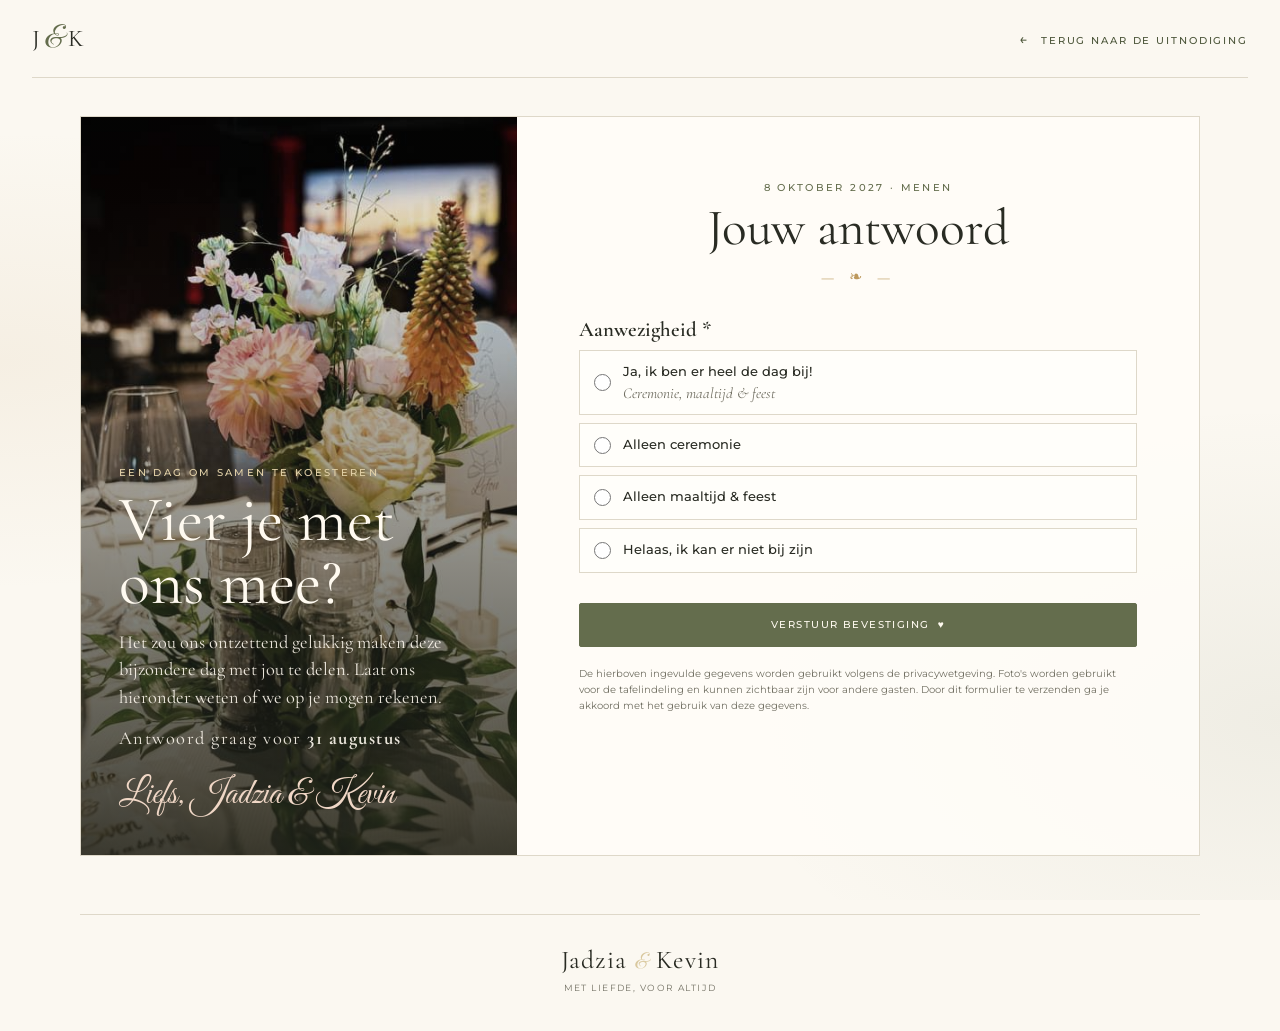
==== commit 26cc1e58: "Update RSVP link text for clarity and change image source for dinner event" ====
--- a/inschrijving.html
+++ b/inschrijving.html
@@ -27,7 +27,7 @@
       <aside class="rsvp-intro">
         <img
           class="rsvp-photo"
-          src="event-receptie.jpg"
+          src="dinner.jpg"
           alt="Een warm gedekte tafel voor een feestelijke avond"
           fetchpriority="high"
         />
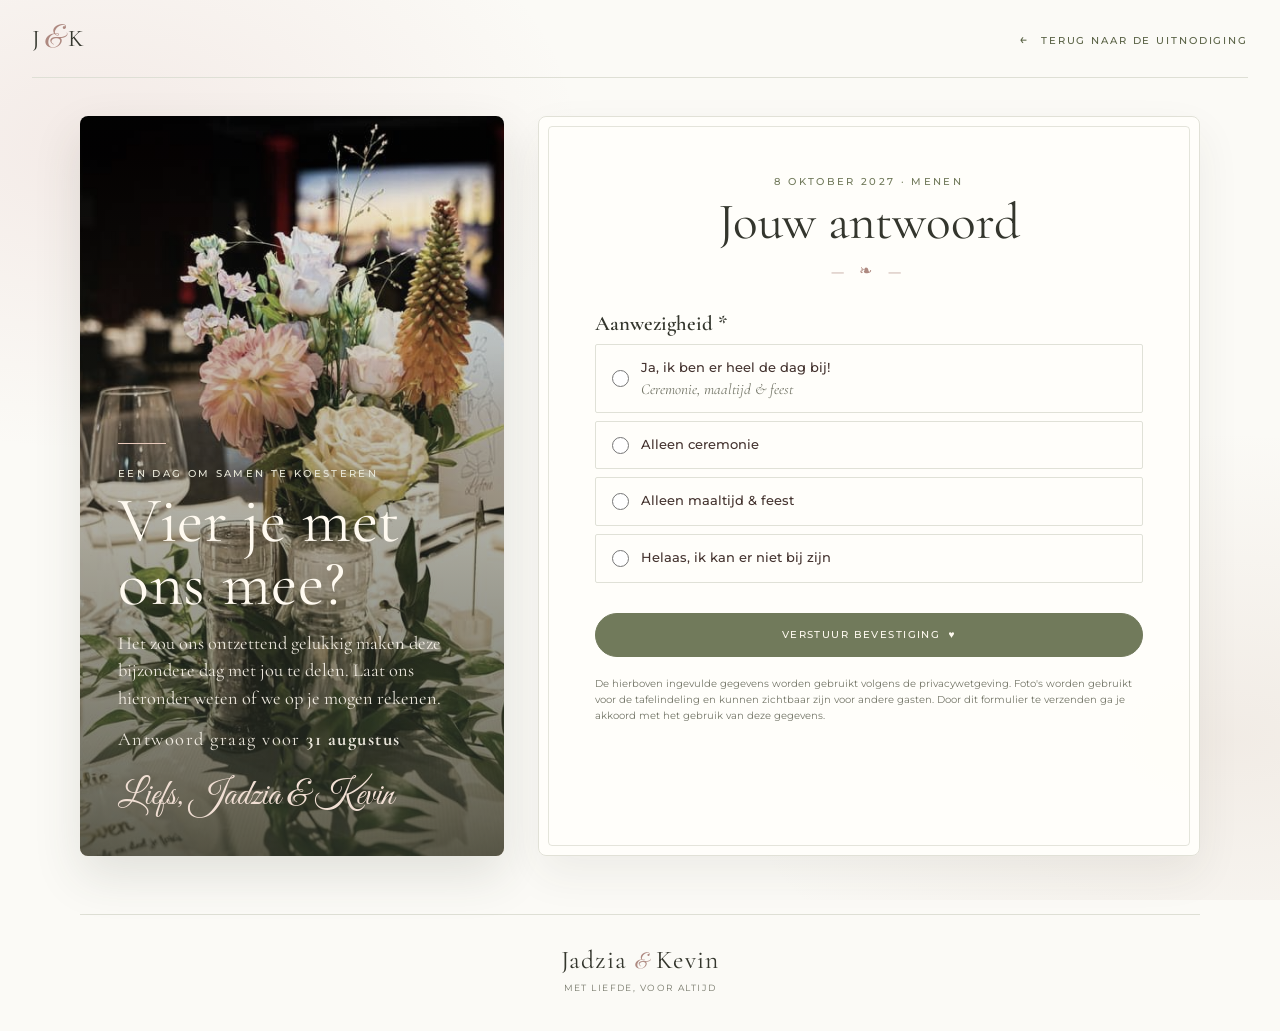
==== commit 272609ba: "Update stylesheet for improved design consistency and responsiveness. Add JavaScript functionality f" ====
--- a/inschrijving.html
+++ b/inschrijving.html
@@ -7,23 +7,25 @@
       name="description"
       content="Laat Jadzia en Kevin weten of je erbij bent op 8 oktober 2027."
     />
-    <title>RSVP — Jadzia & Kevin</title>
+    <title>Jadzia & Kevin — 8 oktober 2027</title>
     <link rel="preconnect" href="https://fonts.googleapis.com" />
     <link rel="preconnect" href="https://fonts.gstatic.com" crossorigin />
     <link
       href="https://fonts.googleapis.com/css2?family=Cormorant+Garamond:ital,wght@0,400;0,500;0,600;1,400;1,500&family=Great+Vibes&family=Montserrat:wght@300;400;500;600&display=swap"
       rel="stylesheet"
     />
-    <link rel="stylesheet" href="style.css?v=20261028-7" />
+    <link rel="stylesheet" href="style.css?v=20261029-2" />
     <link rel="icon" type="image/jpeg" href="J_K-removebg-preview.png" />
   </head>
   <body class="inschrijving">
+    <!-- Compacte navigatie terug naar de hoofduitnodiging. -->
     <header class="site-header compact-header">
       <a class="brand-mark" href="index.html" aria-label="Terug naar Jadzia en Kevin">J<span>&</span>K</a>
       <a class="back-link" href="index.html"><span aria-hidden="true">←</span> Terug naar de uitnodiging</a>
     </header>
 
     <main class="rsvp-layout">
+      <!-- Introductie en persoonlijke boodschap naast het formulier. -->
       <aside class="rsvp-intro">
         <img
           class="rsvp-photo"
@@ -43,6 +45,7 @@
         </div>
       </aside>
 
+      <!-- Inschrijfformulier en bedankbericht na verzending. -->
       <section class="rsvp-card" aria-labelledby="rsvp-heading">
         <div class="section-heading rsvp-heading">
           <p class="eyebrow">8 oktober 2027 · Menen</p>
@@ -50,7 +53,9 @@
           <span class="heading-flourish" aria-hidden="true">— ❧ —</span>
         </div>
 
+        <!-- De RSVP-scriptlogica haalt de antwoorden uit dit formulier op. -->
         <form id="rsvpForm">
+          <!-- De keuze bepaalt of de extra gastvelden zichtbaar zijn. -->
           <div class="form-group" role="group" aria-label="Kies je aanwezigheid">
             <label>Aanwezigheid *</label>
 
@@ -84,6 +89,7 @@
             </div>
           </div>
 
+          <!-- Aantal extra gasten en hun gegevens worden dynamisch bijgewerkt. -->
           <div class="form-group conditional" id="aantalGezinsledenContainer">
             <label for="aantalGezinsleden">Hoeveel extra gezinsleden of partners komen er mee?</label>
             <p class="sub-label-info">Jouw niet meegeteld</p>
@@ -105,6 +111,7 @@
           </p>
         </form>
 
+        <!-- Dit bericht vervangt het formulier na verzending. -->
         <div id="succesBericht" class="success-message hidden">
           <div class="heart-icon" aria-hidden="true">♥</div>
           <h2>Dank je wel!</h2>
@@ -114,11 +121,13 @@
       </section>
     </main>
 
+    <!-- Footer van de RSVP-pagina. -->
     <footer class="site-footer rsvp-footer">
       <p class="footer-names">Jadzia <span>&</span> Kevin</p>
       <p>Met liefde, voor altijd</p>
     </footer>
 
+    <!-- Regelt de dynamische velden en verzending van de RSVP. -->
     <script src="script.js"></script>
   </body>
 </html>
--- a/style.css
+++ b/style.css
@@ -1,3 +1,4 @@
+/* Kleuren, typografie en andere globale ontwerpvariabelen. */
 :root {
   color-scheme: light;
   --paper: #fbf8f1;
@@ -62,6 +63,7 @@
   background: var(--olive);
 }
 
+/* Header en navigatie van beide pagina's. */
 .site-header {
   position: relative;
   z-index: 5;
@@ -123,6 +125,7 @@
   font-size: 0.8rem;
 }
 
+/* Hoofduitnodiging: fotobanner en tekst in het midden. */
 .home {
   width: min(100% - 64px, 1240px);
   margin: 0 auto;
@@ -316,6 +319,7 @@
   border-color: rgba(242, 220, 202, 0.88);
 }
 
+/* Persoonlijke boodschap onder de uitnodiging. */
 .love-note {
   position: relative;
   max-width: 720px;
@@ -377,6 +381,7 @@
   transform: translateX(-50%);
 }
 
+/* Korte praktische gegevens en kalenderlink. */
 .detail-strip {
   display: grid;
   grid-template-columns: repeat(4, minmax(0, 1fr));
@@ -432,6 +437,7 @@
   background: rgba(100, 109, 77, 0.08);
 }
 
+/* Tijdlijn van de trouwdag. */
 .page-section {
   margin: 0 auto;
   scroll-margin-top: 35px;
@@ -494,7 +500,7 @@
   text-align: left;
 }
 
-.ceremonie:nth-child(even) .event-photo {
+.ceremonie:nth-child(even) .event-photo-action {
   grid-column: 2;
   grid-row: 1;
 }
@@ -539,10 +545,20 @@
   transform: translate(50%, -50%);
 }
 
+.event-photo-action {
+  display: block;
+  width: 100%;
+  height: 235px;
+  padding: 0;
+  border: 0;
+  background: transparent;
+  cursor: pointer;
+}
+
 .event-photo {
   display: block;
   width: 100%;
-  height: 235px;
+  height: 100%;
   border: 4px solid #fffdf8;
   box-shadow: 0 10px 28px rgba(63, 54, 41, 0.1);
   object-fit: cover;
@@ -601,6 +617,7 @@
   line-height: 1.4;
 }
 
+/* Verhaal en bijbehorende foto. */
 .story-section {
   display: grid;
   grid-template-columns: minmax(0, 1fr) minmax(0, 0.92fr);
@@ -676,6 +693,7 @@
   font-size: 2.2rem;
 }
 
+/* Dresscode, kleurstalen en botanische illustraties. */
 .dresscode-section {
   display: grid;
   min-height: 300px;
@@ -792,6 +810,7 @@
   transform: scaleX(-1) rotate(-12deg);
 }
 
+/* RSVP-oproep onderaan de hoofdpagina. */
 .rsvp-banner {
   display: flex;
   margin: 30px 0 60px;
@@ -861,6 +880,7 @@
   text-transform: none;
 }
 
+/* Inschrijfpagina: intro, RSVP-formulier en bedankbericht. */
 .compact-header {
   width: min(100% - 64px, 1240px);
 }
@@ -966,6 +986,7 @@
   letter-spacing: 0.35em;
 }
 
+/* Velden, keuzekaarten en dynamische gegevens van gasten. */
 .form-group {
   margin-bottom: 20px;
 }
@@ -1158,10 +1179,12 @@
   font-size: 0.74rem;
 }
 
+/* Hulppatroon voor velden en de succesmelding. */
 .hidden {
   display: none !important;
 }
 
+/* Actieknoppen van het RSVP-formulier. */
 .btn-primary,
 .btn-secondary,
 .btn-nav-home {
@@ -1255,6 +1278,7 @@
   margin: 0 auto;
 }
 
+/* Zichtbare focus voor toetsenbordnavigatie. */
 .button:focus-visible,
 .site-nav a:focus-visible,
 .back-link:focus-visible,
@@ -1265,6 +1289,7 @@
   outline-offset: 3px;
 }
 
+/* Aanpassingen voor tablets en smallere laptops. */
 @media (max-width: 900px) {
   .home,
   .site-header,
@@ -1290,6 +1315,7 @@
   }
 }
 
+/* Mobiele opmaak. */
 @media (max-width: 640px) {
   .site-header,
   .compact-header {
@@ -1414,13 +1440,17 @@
     gap: 0;
   }
 
-  .ceremonie .event-photo,
-  .ceremonie:nth-child(even) .event-photo {
+  .ceremonie .event-photo-action,
+  .ceremonie:nth-child(even) .event-photo-action {
     width: 100%;
     height: auto;
     aspect-ratio: 1.55;
     grid-row: 1;
     grid-column: 1;
+  }
+
+  .event-photo-action .event-photo {
+    height: 100%;
   }
 
   .ceremonie .event-content,
@@ -1522,6 +1552,7 @@
   }
 }
 
+/* Extra compacte telefoons. */
 @media (max-width: 380px) {
   .brand-mark {
     font-size: 1.28rem;
@@ -1564,6 +1595,7 @@
   }
 }
 
+/* Respecteer de systeemvoorkeur voor minder beweging. */
 @media (prefers-reduced-motion: reduce) {
   html {
     scroll-behavior: auto;
@@ -1578,3 +1610,445 @@
     transition-duration: 0.01ms !important;
   }
 }
+/* Oudere RSVP-afwerking: de gedeelde themalaag hieronder stemt deze kleuren gelijk. */
+body.inschrijving { --paper: #fbf6f2; --paper-deep: #efe3dc; --ink: #352925; --muted: #796961; --line: #e6d6ce; --olive: #806057; --olive-dark: #64463f; --rust: #a65f62; --rust-dark: #75434a; --ochre: #bd9274; --sage: #e8ddd7; --blush: #f0d9d4; }
+body.inschrijving::before { background: radial-gradient(ellipse at 8% 16%, rgba(193, 130, 128, .13), transparent 30rem), radial-gradient(ellipse at 96% 82%, rgba(162, 119, 94, .11), transparent 32rem), var(--paper); }
+body.inschrijving .compact-header { border-color: #e6d6ce; }
+body.inschrijving .rsvp-layout { position: relative; gap: clamp(18px, 3vw, 38px); border: 0; background: transparent; }
+body.inschrijving .rsvp-intro { min-height: 650px; box-shadow: 0 24px 60px rgba(70, 43, 40, .12); }
+body.inschrijving .rsvp-intro::after { background: linear-gradient(180deg, rgba(48, 30, 31, .02) 10%, rgba(48, 30, 31, .8) 100%); }
+body.inschrijving .rsvp-photo { filter: saturate(.82) sepia(.08); }
+body.inschrijving .rsvp-intro-copy { position: relative; padding: 22px 0 0; }
+body.inschrijving .rsvp-intro-copy::before { position: absolute; top: 0; left: 0; width: 48px; height: 1px; background: #e9cbbd; content: ""; }
+body.inschrijving .rsvp-intro-copy .eyebrow { color: #f0d7c6; }
+body.inschrijving .rsvp-card { position: relative; padding: clamp(30px, 4.5vw, 56px); border: 1px solid rgba(205, 177, 164, .58); background: rgba(255, 252, 249, .92); box-shadow: 0 24px 60px rgba(70, 43, 40, .08); }
+body.inschrijving .rsvp-card::before { position: absolute; inset: 9px; border: 1px solid rgba(205, 177, 164, .28); content: ""; pointer-events: none; }
+body.inschrijving .rsvp-card > * { position: relative; }
+body.inschrijving .rsvp-heading h2 { color: #49332f; }
+body.inschrijving .heading-flourish { color: var(--rust); }
+body.inschrijving .form-group > label { color: #513a36; }
+body.inschrijving .radio-card { padding: 14px 16px; border-color: #eadbd4; border-radius: 3px; background: #fffdfa; transition: border-color .2s ease, background .2s ease, transform .2s ease, box-shadow .2s ease; }
+body.inschrijving .radio-card:hover { border-color: #c99b91; background: #fff8f5; transform: translateY(-1px); }
+body.inschrijving .radio-card:has(input:checked) { border-color: #ad6e70; background: #f8eeeb; box-shadow: inset 3px 0 #ad6e70; }
+body.inschrijving .radio-title { color: #44332f; }
+body.inschrijving input[type="text"], body.inschrijving input[type="number"] { border-color: #e5d5ce; border-radius: 2px; background: #fffdfa; }
+body.inschrijving input[type="text"]:focus, body.inschrijving input[type="number"]:focus { border-color: #ad6e70; box-shadow: 0 0 0 3px rgba(173, 110, 112, .13); }
+body.inschrijving .gezinslid-blok { border-color: #e7d7d0; border-radius: 3px; background: #fffdfa; }
+body.inschrijving .hoofdgast-blok { border-left-color: #ad6e70; }
+body.inschrijving .gast-titel { color: #75434a; }
+body.inschrijving .checkbox-card { border-color: #eadbd4; background: #fbf4f1; }
+body.inschrijving .checkbox-card input[type="checkbox"] { accent-color: #a65f62; }
+body.inschrijving .btn-primary, body.inschrijving .btn-nav-home { border-color: #75434a; border-radius: 2px; background: #75434a; }
+body.inschrijving .btn-primary:hover, body.inschrijving .btn-nav-home:hover { border-color: #5d363d; background: #5d363d; }
+body.inschrijving .btn-secondary { border-color: #dfc8bf; color: #75434a; }
+body.inschrijving .btn-secondary:hover { border-color: #75434a; color: #fffaf0; }
+body.inschrijving .btn-verwijder:hover { border-color: #a65f62; background: #a65f62; }
+body.inschrijving .success-message .heart-icon { color: #a65f62; }
+body.inschrijving .rsvp-footer { border-color: #e6d6ce; }
+@media (max-width: 640px) { body.inschrijving .rsvp-layout { gap: 14px; } body.inschrijving .rsvp-intro { min-height: 360px; } body.inschrijving .rsvp-card { padding: 30px 24px; } body.inschrijving .rsvp-card::before { inset: 7px; } }
+
+/* Gedeelde romantische afwerking van de uitnodigingspagina. */
+:root {
+  --paper: #fbf8f3;
+  --paper-deep: #f0ebe2;
+  --ink: #302e27;
+  --muted: #747264;
+  --line: #dedbd0;
+  --olive: #697057;
+  --olive-dark: #50583f;
+  --rust: #a87870;
+  --rust-dark: #78534d;
+  --ochre: #b5a17b;
+  --sage: #e7e8df;
+  --blush: #eadbd5;
+}
+
+body:not(.inschrijving)::before {
+  background:
+    radial-gradient(ellipse at 8% 20%, rgba(201, 169, 157, .12), transparent 32rem),
+    radial-gradient(ellipse at 95% 78%, rgba(117, 125, 94, .09), transparent 34rem),
+    var(--paper);
+}
+
+.site-header { border-color: #e4ded5; }
+.brand-mark span, .footer-names span { color: #a87870; }
+.site-nav .nav-rsvp { border-color: #c9cbbc; border-radius: 30px; background: rgba(255, 253, 249, .62); }
+.site-nav .nav-rsvp:hover { background: #697057; color: #fffdf8; }
+
+.invitation-hero {
+  border: 1px solid #d7d1c4;
+  border-radius: 46px 46px 28px 28px;
+  box-shadow: 0 22px 55px rgba(63, 58, 46, .12);
+}
+.hero-frame { inset: 14px; border-color: rgba(255, 250, 239, .62); border-radius: 36px 36px 20px 20px; }
+.hero-frame::before, .hero-frame::after { border-color: rgba(239, 225, 205, .9); }
+.hero-photo { filter: saturate(.62) sepia(.08); }
+.invitation-hero::before {
+  background:
+    linear-gradient(180deg, rgba(54, 51, 41, .08), rgba(49, 47, 39, .48)),
+    radial-gradient(ellipse at 50% 42%, rgba(242, 232, 211, .12), transparent 46%);
+}
+.hero-copy h1 { font-family: var(--display); font-weight: 400; letter-spacing: .015em; }
+.hero-copy h1 span { color: #e5d7b9; font-family: var(--script); }
+.hero-date { color: #f1e4cd; }
+.button-light { border-radius: 30px; background: rgba(80, 88, 63, .88); }
+.button-light:hover { background: #50583f; }
+
+.detail-strip { border-color: #dedbd0; }
+.detail-item { border-color: #dedbd0; }
+.detail-icon { color: #697057; }
+.love-note { border-color: #dedbd0; }
+.love-note h2, .event-number, .title { color: #78534d; }
+.love-note-flourish, .love-note-heart { color: #a87870; }
+.love-note-heart { background: var(--paper); }
+.event-photo { border-color: #fffdfa; border-radius: 4px; }
+.story-section { border: 1px solid #e3e0d6; border-radius: 22px; background: #f1f0e9; }
+.story-photo { border-radius: 3px; }
+.dresscode-section { border: 1px solid #e0e2d7; border-radius: 22px; background: #eceee6; }
+.dresscode-seal { border-color: rgba(105, 112, 87, .5); color: #697057; }
+.rsvp-banner { border: 1px solid #e6ddd4; border-radius: 22px; background: #f5eee8; }
+.button-dark { border-radius: 30px; background: #697057; }
+.button-dark:hover { background: #50583f; }
+.site-footer { border-color: #dedbd0; }
+.footer-flourish { color: #a87870; }
+
+body.inschrijving .rsvp-layout { border-radius: 22px; }
+body.inschrijving .rsvp-intro { border-radius: 18px; }
+body.inschrijving .rsvp-card { border-radius: 18px; }
+body.inschrijving .rsvp-card::before { border-radius: 12px; }
+body.inschrijving .rsvp-intro h1 { font-family: var(--display); letter-spacing: .01em; }
+
+@media (max-width: 640px) {
+  .invitation-hero { border-radius: 26px 26px 18px 18px; }
+  .hero-frame { border-radius: 18px 18px 12px 12px; }
+  .story-section, .dresscode-section, .rsvp-banner { border-radius: 16px; }
+  body.inschrijving .rsvp-layout { border-radius: 0; }
+}
+
+/* Definitieve gedeelde kleurlaag voor de hoofdpagina en RSVP. */
+:root {
+  --paper: #fbfaf6;
+  --paper-deep: #f0efe7;
+  --ink: #34362d;
+  --muted: #747668;
+  --text-muted: #747668;
+  --line: #dedfd5;
+  --olive: #717a5b;
+  --olive-dark: #596245;
+  --rust: #ae8980;
+  --rust-dark: #80625b;
+  --ochre: #b9a984;
+  --sage: #e8eadf;
+  --blush: #f1e2dc;
+}
+
+body.inschrijving {
+  --paper: #fbfaf6;
+  --paper-deep: #f0efe7;
+  --ink: #34362d;
+  --muted: #747668;
+  --text-muted: #747668;
+  --line: #dedfd5;
+  --olive: #717a5b;
+  --olive-dark: #596245;
+  --rust: #ae8980;
+  --rust-dark: #80625b;
+  --ochre: #b9a984;
+  --sage: #e8eadf;
+  --blush: #f1e2dc;
+}
+
+body::before {
+  background:
+    radial-gradient(ellipse at 7% 16%, rgba(225, 201, 190, .17), transparent 31rem),
+    radial-gradient(ellipse at 94% 77%, rgba(159, 168, 137, .12), transparent 34rem),
+    var(--paper);
+}
+
+::selection { background: var(--olive); }
+.site-header { border-color: var(--line); }
+.brand-mark span, .footer-names span { color: var(--rust); }
+.site-nav .nav-rsvp {
+  border-color: #cdd1c2;
+  border-radius: 30px;
+  background: #f5f5ef;
+  color: var(--olive-dark);
+}
+.site-nav .nav-rsvp:hover { border-color: var(--olive); background: var(--olive); color: #fffdf8; }
+.site-nav a:hover, .back-link:hover { color: var(--rust-dark); }
+
+.home { max-width: 1160px; }
+.invitation-hero {
+  min-height: clamp(500px, 58vw, 680px);
+  border: 1px solid #d9d8cd;
+  border-radius: 12px;
+  background: #e8e7dd;
+  box-shadow: 0 20px 54px rgba(60, 63, 48, .12);
+}
+.hero-photo { filter: saturate(.58) sepia(.06) brightness(1.08); }
+.invitation-hero::before {
+  background: linear-gradient(180deg, rgba(49, 54, 42, .06), rgba(40, 45, 35, .34));
+}
+.hero-frame { inset: 14px; border-color: rgba(255, 253, 246, .72); border-radius: 7px; }
+.hero-frame::before, .hero-frame::after { border-color: rgba(239, 230, 207, .86); }
+.hero-copy {
+  width: min(730px, 88%);
+  padding: clamp(32px, 5vw, 58px) clamp(22px, 5vw, 64px);
+  border: 1px solid rgba(238, 233, 219, .9);
+  background: rgba(251, 250, 246, .87);
+  box-shadow: 0 16px 48px rgba(48, 50, 40, .12);
+  color: var(--ink);
+  backdrop-filter: blur(3px);
+}
+.hero-copy .eyebrow { color: var(--olive-dark); }
+.hero-copy h1 {
+  margin-top: 10px;
+  color: #34362d;
+  font-family: var(--display);
+  font-size: clamp(3.3rem, 7vw, 6rem);
+  letter-spacing: .015em;
+  text-shadow: none;
+}
+.hero-copy h1 span { color: var(--olive); font-size: .92em; }
+.hero-intro { color: var(--rust-dark); }
+.hero-date { color: var(--olive-dark); }
+.hero-place { color: var(--muted); }
+.hero-side-note { color: var(--rust-dark); }
+.button-light {
+  border-color: var(--olive);
+  border-radius: 30px;
+  background: var(--olive);
+  color: #fffdf8;
+}
+.button-light:hover { background: var(--olive-dark); }
+
+.detail-strip { border-color: var(--line); }
+.detail-item { border-color: var(--line); }
+.detail-icon { color: var(--olive); }
+.detail-label { color: var(--muted); }
+.detail-value { color: var(--ink); }
+.calendar-download:hover { background: rgba(113, 122, 91, .08); }
+.love-note { border-color: var(--line); }
+.love-note h2 { color: var(--rust-dark); }
+.love-note-flourish, .love-note-heart { color: var(--rust); }
+.love-note-heart { background: var(--paper); }
+.section-heading h2, .dresscode-copy h2, .rsvp-banner h2, .story-title { color: var(--ink); }
+.Timelinn::before { background: linear-gradient(180deg, transparent, #c9cbbb 7%, #c9cbbb 93%, transparent); }
+.event-number { border-color: #c9cbbb; color: var(--olive-dark); }
+.title { color: var(--rust-dark); }
+.event-date { color: var(--olive-dark); }
+.info { border-color: #d9d9cc; color: var(--olive-dark); }
+.event-photo { border-color: #fffefa; border-radius: 3px; box-shadow: 0 12px 30px rgba(55, 58, 44, .1); }
+.story-section {
+  border: 1px solid #e0e1d7;
+  border-radius: 12px;
+  background: #f0f1e9;
+}
+.story-section .image-caption { background: #f0f1e9; color: var(--rust-dark); }
+.story-image-wrap::before { border-color: #c9cbbb; }
+.story-signature { color: var(--rust-dark); }
+.dresscode-section {
+  border: 1px solid #dfe1d6;
+  border-radius: 12px;
+  background: #eceee5;
+}
+.dresscode-copy .dresscode-lead { color: var(--ink); }
+.dresscode-seal { border-color: rgba(113, 122, 91, .5); color: var(--olive-dark); }
+.autumn-color-orange { background: #c89484; }
+.autumn-color-yellow { background: #b9a984; }
+.autumn-color-red { background: #717a5b; }
+.autumn-color-brown { background: #8a8170; }
+.autumn-color-sage { background: #aab19a; }
+.rsvp-banner {
+  border: 1px solid #e8ded7;
+  border-radius: 12px;
+  background: #f4efea;
+}
+.rsvp-banner .rsvp-deadline { color: var(--olive-dark); }
+.button-dark { border-radius: 30px; background: var(--olive); }
+.button-dark:hover { background: var(--olive-dark); }
+.site-footer { border-color: var(--line); }
+.footer-flourish { color: var(--rust); }
+
+body.inschrijving .compact-header { border-color: var(--line); }
+body.inschrijving .rsvp-layout {
+  gap: clamp(18px, 3vw, 34px);
+  border: 0;
+  background: transparent;
+}
+body.inschrijving .rsvp-intro {
+  border-radius: 8px;
+  box-shadow: 0 20px 48px rgba(55, 58, 44, .13);
+}
+body.inschrijving .rsvp-intro::after {
+  background: linear-gradient(180deg, rgba(48, 54, 42, .02) 5%, rgba(48, 54, 42, .74) 100%);
+}
+body.inschrijving .rsvp-photo { filter: saturate(.62) sepia(.06); }
+body.inschrijving .rsvp-intro-copy .eyebrow { color: #e9e8d9; }
+body.inschrijving .rsvp-signature { color: #f1dfd4; }
+body.inschrijving .rsvp-card {
+  border: 1px solid #e1e1d7;
+  border-radius: 8px;
+  background: rgba(255, 254, 250, .96);
+  box-shadow: 0 18px 44px rgba(55, 58, 44, .07);
+}
+body.inschrijving .rsvp-card::before { border-color: rgba(190, 193, 176, .42); border-radius: 4px; }
+body.inschrijving .rsvp-heading h2, body.inschrijving .form-group > label { color: var(--ink); }
+body.inschrijving .heading-flourish { color: var(--rust); }
+body.inschrijving .radio-card {
+  border-color: #e0e1d7;
+  border-radius: 2px;
+  background: #fffefa;
+}
+body.inschrijving .radio-card:hover { border-color: #9da58a; background: #f7f8f2; }
+body.inschrijving .radio-card:has(input:checked) {
+  border-color: var(--olive);
+  background: #eef0e8;
+  box-shadow: inset 3px 0 var(--olive);
+}
+body.inschrijving .radio-card input[type="radio"],
+body.inschrijving .checkbox-card input[type="checkbox"] { accent-color: var(--olive); }
+body.inschrijving input[type="text"], body.inschrijving input[type="number"] {
+  border-color: #dfe0d6;
+  background: #fffefa;
+}
+body.inschrijving input[type="text"]:focus, body.inschrijving input[type="number"]:focus {
+  border-color: var(--olive);
+  box-shadow: 0 0 0 3px rgba(113, 122, 91, .13);
+}
+body.inschrijving .gezinslid-blok { border-color: #e0e1d7; background: #fffefa; }
+body.inschrijving .hoofdgast-blok { border-left-color: var(--olive); }
+body.inschrijving .gast-titel { color: var(--olive-dark); }
+body.inschrijving .checkbox-card { border-color: #e1e2d8; background: #f3f4ed; }
+body.inschrijving .btn-primary, body.inschrijving .btn-nav-home {
+  border-color: var(--olive);
+  border-radius: 30px;
+  background: var(--olive);
+}
+body.inschrijving .btn-primary:hover, body.inschrijving .btn-nav-home:hover {
+  border-color: var(--olive-dark);
+  background: var(--olive-dark);
+}
+body.inschrijving .btn-secondary { border-color: #d3d7c7; color: var(--olive-dark); }
+body.inschrijving .btn-secondary:hover { border-color: var(--olive); background: var(--olive); color: #fffdf8; }
+body.inschrijving .btn-verwijder:hover { border-color: var(--rust); background: var(--rust); }
+body.inschrijving .success-message .heart-icon { color: var(--rust); }
+body.inschrijving .rsvp-footer { border-color: var(--line); }
+
+@media (max-width: 640px) {
+  .invitation-hero { min-height: min(660px, 150vw); border-radius: 8px; }
+  .hero-copy { width: min(92%, 520px); padding: 34px 20px; }
+  .hero-copy h1 { font-size: clamp(2.8rem, 10vw, 4.2rem); }
+  .hero-date { letter-spacing: .23em; }
+  .hero-side-note { color: #f3e8dc; }
+  .story-section, .dresscode-section, .rsvp-banner { border-radius: 8px; }
+  body.inschrijving .rsvp-layout { gap: 14px; }
+  body.inschrijving .rsvp-intro { border-radius: 6px; }
+  body.inschrijving .rsvp-card { border-radius: 6px; }
+}
+
+/* Tijdlijnknoppen en het bijbehorende detailvenster. */
+.event-more {
+  display: inline-flex;
+  margin-top: 13px;
+  padding: 5px 0;
+  align-items: center;
+  gap: 9px;
+  border: 0;
+  border-bottom: 1px solid #cdd1c2;
+  background: transparent;
+  color: var(--olive-dark);
+  cursor: pointer;
+  font-size: .58rem;
+  font-weight: 500;
+  letter-spacing: .13em;
+  text-transform: uppercase;
+  transition: color .2s ease, border-color .2s ease;
+}
+.event-more:hover { border-color: var(--rust); color: var(--rust-dark); }
+.event-more span { font-size: .9rem; }
+.event-photo-action:focus-visible { outline: 2px solid var(--ochre); outline-offset: 4px; }
+
+.timeline-dialog {
+  position: fixed;
+  inset: 0;
+  margin: auto;
+  width: min(520px, calc(100% - 32px));
+  max-width: none;
+  max-height: min(78vh, 620px);
+  padding: 0;
+  overflow: auto;
+  border: 1px solid #dfe1d6;
+  border-radius: 8px;
+  background: var(--paper);
+  color: var(--ink);
+  box-shadow: 0 24px 80px rgba(43, 47, 36, .2);
+}
+.timeline-dialog[open] { animation: timeline-dialog-in .2s ease-out; }
+.timeline-dialog::backdrop { background: rgba(47, 51, 41, .48); backdrop-filter: blur(3px); }
+.timeline-dialog-panel { position: relative; padding: clamp(30px, 6vw, 48px); }
+.timeline-dialog-close {
+  position: absolute;
+  top: 14px;
+  right: 15px;
+  display: grid;
+  width: 38px;
+  height: 38px;
+  place-items: center;
+  border: 1px solid #dfe1d6;
+  border-radius: 50%;
+  background: transparent;
+  color: var(--olive-dark);
+  cursor: pointer;
+  font-size: 1.4rem;
+  line-height: 1;
+}
+.timeline-dialog-close:hover { border-color: var(--olive); background: var(--sage); }
+.timeline-dialog-panel > .eyebrow { padding-right: 34px; color: var(--olive-dark); }
+.timeline-dialog-panel h2 {
+  margin-top: 7px;
+  color: var(--rust-dark);
+  font-family: var(--display);
+  font-size: clamp(2.4rem, 7vw, 3.3rem);
+  font-weight: 400;
+  line-height: 1;
+}
+.timeline-dialog-row {
+  display: flex;
+  margin-top: 16px;
+  padding: 12px 0;
+  flex-direction: column;
+  gap: 3px;
+  border-top: 1px solid var(--line);
+  color: var(--ink);
+  font-family: var(--display);
+  font-size: 1.15rem;
+}
+.timeline-dialog-label {
+  color: var(--olive-dark);
+  font-family: var(--body);
+  font-size: .56rem;
+  font-weight: 500;
+  letter-spacing: .16em;
+  text-transform: uppercase;
+}
+.timeline-dialog-location[hidden] { display: none; }
+.timeline-dialog-copy {
+  margin-top: 12px;
+  color: var(--muted);
+  font-family: var(--display);
+  font-size: 1.25rem;
+  line-height: 1.6;
+}
+@keyframes timeline-dialog-in {
+  from { opacity: 0; transform: translateY(8px); }
+  to { opacity: 1; transform: translateY(0); }
+}
+@media (max-width: 640px) {
+  .event-more { font-size: .55rem; }
+  .event-photo-action { touch-action: manipulation; }
+  .timeline-dialog-panel { padding: 34px 25px 28px; }
+}
+@media (prefers-reduced-motion: reduce) {
+  .timeline-dialog[open] { animation: none; }
+}
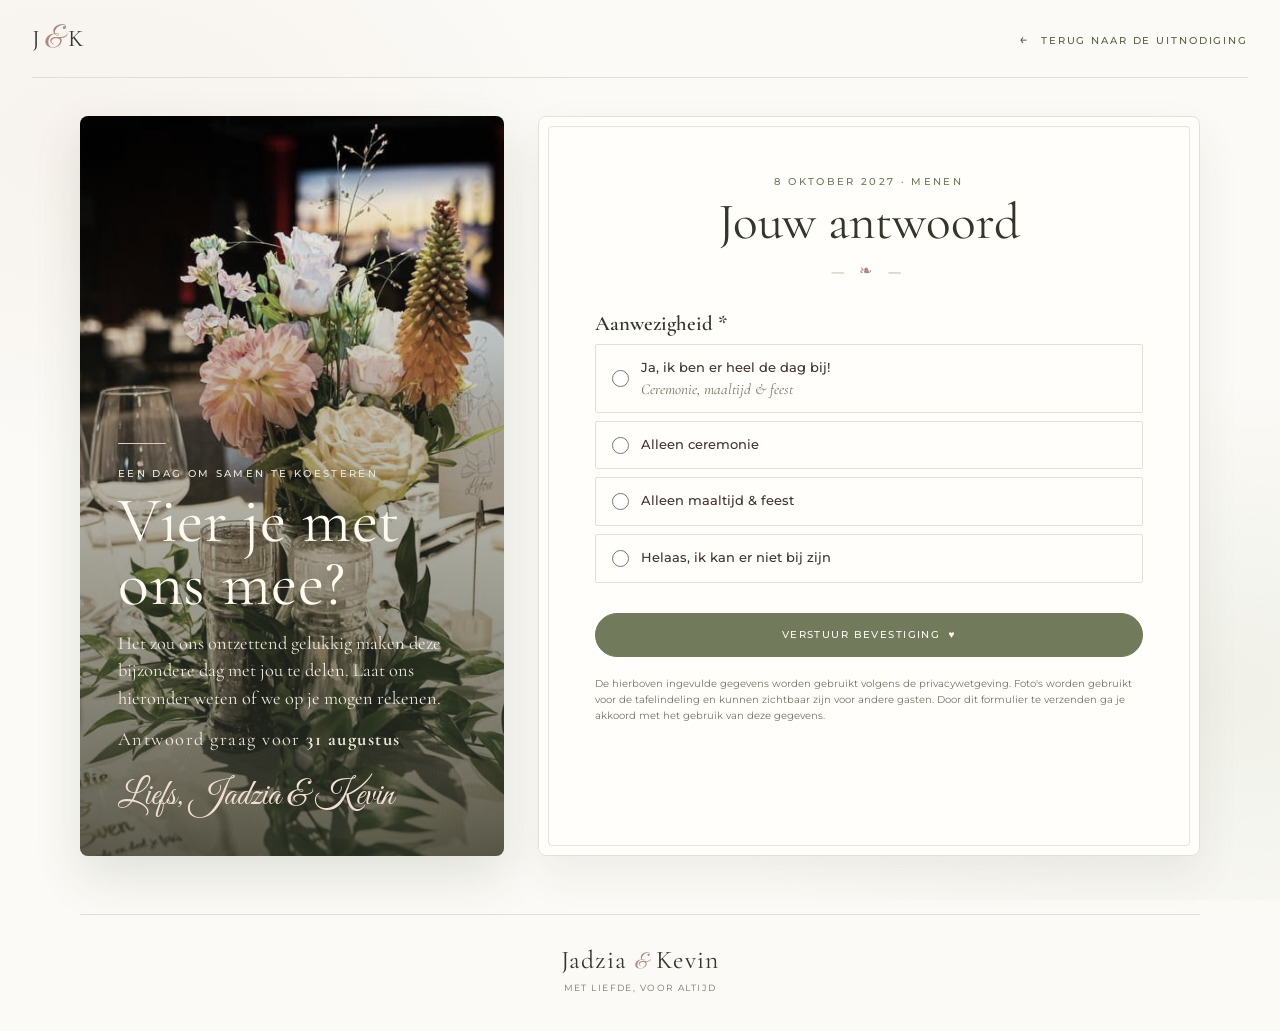
==== commit 55768e71: "Update stylesheet version and adjust design variables for improved aesthetics and consistency across" ====
--- a/inschrijving.html
+++ b/inschrijving.html
@@ -14,7 +14,7 @@
       href="https://fonts.googleapis.com/css2?family=Cormorant+Garamond:ital,wght@0,400;0,500;0,600;1,400;1,500&family=Great+Vibes&family=Montserrat:wght@300;400;500;600&display=swap"
       rel="stylesheet"
     />
-    <link rel="stylesheet" href="style.css?v=20261029-2" />
+    <link rel="stylesheet" href="style.css?v=20261029-7" />
     <link rel="icon" type="image/jpeg" href="J_K-removebg-preview.png" />
   </head>
   <body class="inschrijving">
--- a/style.css
+++ b/style.css
@@ -1,19 +1,19 @@
 /* Kleuren, typografie en andere globale ontwerpvariabelen. */
 :root {
   color-scheme: light;
-  --paper: #fbf8f1;
-  --paper-deep: #f0e9dc;
-  --ink: #292b23;
-  --muted: #716f62;
+  --paper: #fbfaf6;
+  --paper-deep: #f0efe7;
+  --ink: #34362d;
+  --muted: #747668;
   --text-muted: var(--muted);
-  --line: #ded8c9;
-  --olive: #646d4d;
-  --olive-dark: #4c563a;
-  --rust: #9c503a;
-  --rust-dark: #773c30;
-  --ochre: #bd985c;
-  --sage: #dfe1d2;
-  --blush: #ead2c8;
+  --line: #dedfd5;
+  --olive: #717a5b;
+  --olive-dark: #596245;
+  --rust: #ae8980;
+  --rust-dark: #80625b;
+  --ochre: #b9a984;
+  --sage: #e8eadf;
+  --blush: #f1e2dc;
   --display: "Cormorant Garamond", Georgia, serif;
   --script: "Great Vibes", cursive;
   --body: "Montserrat", sans-serif;
@@ -43,8 +43,8 @@
   z-index: -1;
   inset: 0;
   background:
-    radial-gradient(ellipse at 0% 40%, rgba(196, 159, 104, 0.1), transparent 34rem),
-    radial-gradient(ellipse at 100% 80%, rgba(101, 109, 77, 0.08), transparent 35rem),
+    radial-gradient(ellipse at 7% 16%, rgba(225, 201, 190, .17), transparent 31rem),
+    radial-gradient(ellipse at 94% 77%, rgba(159, 168, 137, .12), transparent 34rem),
     var(--paper);
   content: "";
 }
@@ -110,14 +110,21 @@
 
 .site-nav a:hover,
 .back-link:hover {
-  color: var(--rust);
+  color: var(--rust-dark);
 }
 
 .site-nav .nav-rsvp {
   padding: 10px 15px;
-  border: 1px solid var(--line);
-  border-radius: 2px;
+  border: 1px solid #cdd1c2;
+  border-radius: 30px;
+  background: #f5f5ef;
   color: var(--olive-dark);
+}
+
+.site-nav .nav-rsvp:hover {
+  border-color: var(--olive);
+  background: var(--olive);
+  color: #fffdf8;
 }
 
 .nav-rsvp span {
@@ -128,6 +135,7 @@
 /* Hoofduitnodiging: fotobanner en tekst in het midden. */
 .home {
   width: min(100% - 64px, 1240px);
+  max-width: 1160px;
   margin: 0 auto;
 }
 
@@ -559,8 +567,9 @@
   display: block;
   width: 100%;
   height: 100%;
-  border: 4px solid #fffdf8;
-  box-shadow: 0 10px 28px rgba(63, 54, 41, 0.1);
+  border: 4px solid #fffefa;
+  border-radius: 3px;
+  box-shadow: 0 12px 30px rgba(55, 58, 44, 0.1);
   object-fit: cover;
   filter: saturate(0.72);
   transition: filter 0.35s ease, transform 0.35s ease;
@@ -571,9 +580,6 @@
   transform: translateY(-3px);
 }
 
-.event-content {
-  padding: 20px 24px;
-}
 
 .event-date {
   margin-bottom: 5px;
@@ -624,7 +630,9 @@
   align-items: center;
   gap: clamp(38px, 8vw, 112px);
   padding: 55px clamp(35px, 8vw, 110px);
-  background: #f0eee4;
+  border: 1px solid #e0e1d7;
+  border-radius: 12px;
+  background: #f0f1e9;
 }
 
 .story-image-wrap {
@@ -635,7 +643,7 @@
 .story-image-wrap::before {
   position: absolute;
   inset: 19px 0 0 0;
-  border: 1px solid #c9c4af;
+  border: 1px solid #c9cbbb;
   content: "";
 }
 
@@ -646,6 +654,7 @@
   aspect-ratio: 0.95;
   object-fit: cover;
   filter: saturate(0.72);
+  border-radius: 3px;
 }
 
 .image-caption {
@@ -653,8 +662,8 @@
   right: -12px;
   bottom: 1px;
   padding: 4px 11px;
-  background: #f0eee4;
-  color: var(--olive);
+  background: #f0f1e9;
+  color: var(--rust-dark);
   font-family: var(--script);
   font-size: 1.35rem;
   transform: rotate(-4deg);
@@ -689,7 +698,7 @@
 }
 
 .story-signature {
-  color: var(--rust);
+  color: var(--rust-dark);
   font-size: 2.2rem;
 }
 
@@ -703,7 +712,9 @@
   gap: 20px;
   padding: 48px clamp(32px, 7vw, 90px);
   overflow: hidden;
-  background: #e9eadf;
+  border: 1px solid #dfe1d6;
+  border-radius: 12px;
+  background: #eceee5;
 }
 
 .dresscode-copy h2 {
@@ -747,11 +758,11 @@
   text-transform: uppercase;
 }
 
-.autumn-color-orange { background: #ad5b3e; }
-.autumn-color-yellow { background: #be9b5b; }
-.autumn-color-red { background: #793f3d; }
-.autumn-color-brown { background: #725643; }
-.autumn-color-sage { background: #727a60; }
+.autumn-color-orange { background: #c89484; }
+.autumn-color-yellow { background: #b9a984; }
+.autumn-color-red { background: #717a5b; }
+.autumn-color-brown { background: #8a8170; }
+.autumn-color-sage { background: #aab19a; }
 
 .dresscode-art {
   position: relative;
@@ -766,7 +777,7 @@
   width: 142px;
   height: 142px;
   place-items: center;
-  border: 1px solid rgba(100, 109, 77, 0.46);
+  border: 1px solid rgba(113, 122, 91, 0.5);
   border-radius: 50%;
   color: var(--olive-dark);
   font-family: var(--display);
@@ -783,7 +794,7 @@
   display: block;
   width: 120px;
   height: 165px;
-  color: var(--olive);
+  color: var(--olive-dark);
   opacity: 0.66;
 }
 
@@ -818,7 +829,8 @@
   align-items: center;
   justify-content: space-between;
   gap: 26px;
-  background: #f4efe4;
+  border-radius: 12px;
+  background: #f4efea;
   border: 1px solid var(--line);
 }
 
@@ -847,6 +859,7 @@
 .button-dark {
   flex: 0 0 auto;
   margin-top: 0;
+  border-radius: 30px;
   background: var(--olive);
   color: #fffaf0;
 }
@@ -1083,7 +1096,8 @@
 .gezinslid-blok {
   margin: 12px 0;
   padding: 14px;
-  border: 1px solid var(--line);
+  border: 1px solid #e0e1d7;
+  border-radius: 3px;
   background: #fffefa;
 }
 
@@ -1150,8 +1164,8 @@
   margin-top: 10px;
   padding: 10px;
   align-items: center;
-  border: 1px solid var(--line);
-  background: #f7f5ed;
+  border: 1px solid #e1e2d8;
+  background: #f3f4ed;
 }
 
 .checkbox-card input[type="checkbox"] {
@@ -1610,174 +1624,10 @@
     transition-duration: 0.01ms !important;
   }
 }
-/* Oudere RSVP-afwerking: de gedeelde themalaag hieronder stemt deze kleuren gelijk. */
-body.inschrijving { --paper: #fbf6f2; --paper-deep: #efe3dc; --ink: #352925; --muted: #796961; --line: #e6d6ce; --olive: #806057; --olive-dark: #64463f; --rust: #a65f62; --rust-dark: #75434a; --ochre: #bd9274; --sage: #e8ddd7; --blush: #f0d9d4; }
-body.inschrijving::before { background: radial-gradient(ellipse at 8% 16%, rgba(193, 130, 128, .13), transparent 30rem), radial-gradient(ellipse at 96% 82%, rgba(162, 119, 94, .11), transparent 32rem), var(--paper); }
-body.inschrijving .compact-header { border-color: #e6d6ce; }
-body.inschrijving .rsvp-layout { position: relative; gap: clamp(18px, 3vw, 38px); border: 0; background: transparent; }
-body.inschrijving .rsvp-intro { min-height: 650px; box-shadow: 0 24px 60px rgba(70, 43, 40, .12); }
-body.inschrijving .rsvp-intro::after { background: linear-gradient(180deg, rgba(48, 30, 31, .02) 10%, rgba(48, 30, 31, .8) 100%); }
-body.inschrijving .rsvp-photo { filter: saturate(.82) sepia(.08); }
-body.inschrijving .rsvp-intro-copy { position: relative; padding: 22px 0 0; }
-body.inschrijving .rsvp-intro-copy::before { position: absolute; top: 0; left: 0; width: 48px; height: 1px; background: #e9cbbd; content: ""; }
-body.inschrijving .rsvp-intro-copy .eyebrow { color: #f0d7c6; }
-body.inschrijving .rsvp-card { position: relative; padding: clamp(30px, 4.5vw, 56px); border: 1px solid rgba(205, 177, 164, .58); background: rgba(255, 252, 249, .92); box-shadow: 0 24px 60px rgba(70, 43, 40, .08); }
-body.inschrijving .rsvp-card::before { position: absolute; inset: 9px; border: 1px solid rgba(205, 177, 164, .28); content: ""; pointer-events: none; }
-body.inschrijving .rsvp-card > * { position: relative; }
-body.inschrijving .rsvp-heading h2 { color: #49332f; }
-body.inschrijving .heading-flourish { color: var(--rust); }
-body.inschrijving .form-group > label { color: #513a36; }
-body.inschrijving .radio-card { padding: 14px 16px; border-color: #eadbd4; border-radius: 3px; background: #fffdfa; transition: border-color .2s ease, background .2s ease, transform .2s ease, box-shadow .2s ease; }
-body.inschrijving .radio-card:hover { border-color: #c99b91; background: #fff8f5; transform: translateY(-1px); }
-body.inschrijving .radio-card:has(input:checked) { border-color: #ad6e70; background: #f8eeeb; box-shadow: inset 3px 0 #ad6e70; }
-body.inschrijving .radio-title { color: #44332f; }
-body.inschrijving input[type="text"], body.inschrijving input[type="number"] { border-color: #e5d5ce; border-radius: 2px; background: #fffdfa; }
-body.inschrijving input[type="text"]:focus, body.inschrijving input[type="number"]:focus { border-color: #ad6e70; box-shadow: 0 0 0 3px rgba(173, 110, 112, .13); }
-body.inschrijving .gezinslid-blok { border-color: #e7d7d0; border-radius: 3px; background: #fffdfa; }
-body.inschrijving .hoofdgast-blok { border-left-color: #ad6e70; }
-body.inschrijving .gast-titel { color: #75434a; }
-body.inschrijving .checkbox-card { border-color: #eadbd4; background: #fbf4f1; }
-body.inschrijving .checkbox-card input[type="checkbox"] { accent-color: #a65f62; }
-body.inschrijving .btn-primary, body.inschrijving .btn-nav-home { border-color: #75434a; border-radius: 2px; background: #75434a; }
-body.inschrijving .btn-primary:hover, body.inschrijving .btn-nav-home:hover { border-color: #5d363d; background: #5d363d; }
-body.inschrijving .btn-secondary { border-color: #dfc8bf; color: #75434a; }
-body.inschrijving .btn-secondary:hover { border-color: #75434a; color: #fffaf0; }
-body.inschrijving .btn-verwijder:hover { border-color: #a65f62; background: #a65f62; }
-body.inschrijving .success-message .heart-icon { color: #a65f62; }
-body.inschrijving .rsvp-footer { border-color: #e6d6ce; }
-@media (max-width: 640px) { body.inschrijving .rsvp-layout { gap: 14px; } body.inschrijving .rsvp-intro { min-height: 360px; } body.inschrijving .rsvp-card { padding: 30px 24px; } body.inschrijving .rsvp-card::before { inset: 7px; } }
-
-/* Gedeelde romantische afwerking van de uitnodigingspagina. */
-:root {
-  --paper: #fbf8f3;
-  --paper-deep: #f0ebe2;
-  --ink: #302e27;
-  --muted: #747264;
-  --line: #dedbd0;
-  --olive: #697057;
-  --olive-dark: #50583f;
-  --rust: #a87870;
-  --rust-dark: #78534d;
-  --ochre: #b5a17b;
-  --sage: #e7e8df;
-  --blush: #eadbd5;
-}
-
-body:not(.inschrijving)::before {
-  background:
-    radial-gradient(ellipse at 8% 20%, rgba(201, 169, 157, .12), transparent 32rem),
-    radial-gradient(ellipse at 95% 78%, rgba(117, 125, 94, .09), transparent 34rem),
-    var(--paper);
-}
-
-.site-header { border-color: #e4ded5; }
-.brand-mark span, .footer-names span { color: #a87870; }
-.site-nav .nav-rsvp { border-color: #c9cbbc; border-radius: 30px; background: rgba(255, 253, 249, .62); }
-.site-nav .nav-rsvp:hover { background: #697057; color: #fffdf8; }
-
-.invitation-hero {
-  border: 1px solid #d7d1c4;
-  border-radius: 46px 46px 28px 28px;
-  box-shadow: 0 22px 55px rgba(63, 58, 46, .12);
-}
-.hero-frame { inset: 14px; border-color: rgba(255, 250, 239, .62); border-radius: 36px 36px 20px 20px; }
-.hero-frame::before, .hero-frame::after { border-color: rgba(239, 225, 205, .9); }
-.hero-photo { filter: saturate(.62) sepia(.08); }
-.invitation-hero::before {
-  background:
-    linear-gradient(180deg, rgba(54, 51, 41, .08), rgba(49, 47, 39, .48)),
-    radial-gradient(ellipse at 50% 42%, rgba(242, 232, 211, .12), transparent 46%);
-}
-.hero-copy h1 { font-family: var(--display); font-weight: 400; letter-spacing: .015em; }
-.hero-copy h1 span { color: #e5d7b9; font-family: var(--script); }
-.hero-date { color: #f1e4cd; }
-.button-light { border-radius: 30px; background: rgba(80, 88, 63, .88); }
-.button-light:hover { background: #50583f; }
-
-.detail-strip { border-color: #dedbd0; }
-.detail-item { border-color: #dedbd0; }
-.detail-icon { color: #697057; }
-.love-note { border-color: #dedbd0; }
-.love-note h2, .event-number, .title { color: #78534d; }
-.love-note-flourish, .love-note-heart { color: #a87870; }
-.love-note-heart { background: var(--paper); }
-.event-photo { border-color: #fffdfa; border-radius: 4px; }
-.story-section { border: 1px solid #e3e0d6; border-radius: 22px; background: #f1f0e9; }
-.story-photo { border-radius: 3px; }
-.dresscode-section { border: 1px solid #e0e2d7; border-radius: 22px; background: #eceee6; }
-.dresscode-seal { border-color: rgba(105, 112, 87, .5); color: #697057; }
-.rsvp-banner { border: 1px solid #e6ddd4; border-radius: 22px; background: #f5eee8; }
-.button-dark { border-radius: 30px; background: #697057; }
-.button-dark:hover { background: #50583f; }
-.site-footer { border-color: #dedbd0; }
-.footer-flourish { color: #a87870; }
-
-body.inschrijving .rsvp-layout { border-radius: 22px; }
-body.inschrijving .rsvp-intro { border-radius: 18px; }
-body.inschrijving .rsvp-card { border-radius: 18px; }
-body.inschrijving .rsvp-card::before { border-radius: 12px; }
-body.inschrijving .rsvp-intro h1 { font-family: var(--display); letter-spacing: .01em; }
-
-@media (max-width: 640px) {
-  .invitation-hero { border-radius: 26px 26px 18px 18px; }
-  .hero-frame { border-radius: 18px 18px 12px 12px; }
-  .story-section, .dresscode-section, .rsvp-banner { border-radius: 16px; }
-  body.inschrijving .rsvp-layout { border-radius: 0; }
-}
-
-/* Definitieve gedeelde kleurlaag voor de hoofdpagina en RSVP. */
-:root {
-  --paper: #fbfaf6;
-  --paper-deep: #f0efe7;
-  --ink: #34362d;
-  --muted: #747668;
-  --text-muted: #747668;
-  --line: #dedfd5;
-  --olive: #717a5b;
-  --olive-dark: #596245;
-  --rust: #ae8980;
-  --rust-dark: #80625b;
-  --ochre: #b9a984;
-  --sage: #e8eadf;
-  --blush: #f1e2dc;
-}
-
-body.inschrijving {
-  --paper: #fbfaf6;
-  --paper-deep: #f0efe7;
-  --ink: #34362d;
-  --muted: #747668;
-  --text-muted: #747668;
-  --line: #dedfd5;
-  --olive: #717a5b;
-  --olive-dark: #596245;
-  --rust: #ae8980;
-  --rust-dark: #80625b;
-  --ochre: #b9a984;
-  --sage: #e8eadf;
-  --blush: #f1e2dc;
-}
-
-body::before {
-  background:
-    radial-gradient(ellipse at 7% 16%, rgba(225, 201, 190, .17), transparent 31rem),
-    radial-gradient(ellipse at 94% 77%, rgba(159, 168, 137, .12), transparent 34rem),
-    var(--paper);
-}
-
-::selection { background: var(--olive); }
-.site-header { border-color: var(--line); }
+/* Gedeelde themalaag voor beide paginas. */
+
 .brand-mark span, .footer-names span { color: var(--rust); }
-.site-nav .nav-rsvp {
-  border-color: #cdd1c2;
-  border-radius: 30px;
-  background: #f5f5ef;
-  color: var(--olive-dark);
-}
-.site-nav .nav-rsvp:hover { border-color: var(--olive); background: var(--olive); color: #fffdf8; }
-.site-nav a:hover, .back-link:hover { color: var(--rust-dark); }
-
-.home { max-width: 1160px; }
+
 .invitation-hero {
   min-height: clamp(500px, 58vw, 680px);
   border: 1px solid #d9d8cd;
@@ -1822,55 +1672,16 @@
 }
 .button-light:hover { background: var(--olive-dark); }
 
-.detail-strip { border-color: var(--line); }
-.detail-item { border-color: var(--line); }
-.detail-icon { color: var(--olive); }
-.detail-label { color: var(--muted); }
-.detail-value { color: var(--ink); }
 .calendar-download:hover { background: rgba(113, 122, 91, .08); }
-.love-note { border-color: var(--line); }
-.love-note h2 { color: var(--rust-dark); }
-.love-note-flourish, .love-note-heart { color: var(--rust); }
-.love-note-heart { background: var(--paper); }
 .section-heading h2, .dresscode-copy h2, .rsvp-banner h2, .story-title { color: var(--ink); }
 .Timelinn::before { background: linear-gradient(180deg, transparent, #c9cbbb 7%, #c9cbbb 93%, transparent); }
 .event-number { border-color: #c9cbbb; color: var(--olive-dark); }
-.title { color: var(--rust-dark); }
 .event-date { color: var(--olive-dark); }
 .info { border-color: #d9d9cc; color: var(--olive-dark); }
-.event-photo { border-color: #fffefa; border-radius: 3px; box-shadow: 0 12px 30px rgba(55, 58, 44, .1); }
-.story-section {
-  border: 1px solid #e0e1d7;
-  border-radius: 12px;
-  background: #f0f1e9;
-}
-.story-section .image-caption { background: #f0f1e9; color: var(--rust-dark); }
-.story-image-wrap::before { border-color: #c9cbbb; }
-.story-signature { color: var(--rust-dark); }
-.dresscode-section {
-  border: 1px solid #dfe1d6;
-  border-radius: 12px;
-  background: #eceee5;
-}
 .dresscode-copy .dresscode-lead { color: var(--ink); }
-.dresscode-seal { border-color: rgba(113, 122, 91, .5); color: var(--olive-dark); }
-.autumn-color-orange { background: #c89484; }
-.autumn-color-yellow { background: #b9a984; }
-.autumn-color-red { background: #717a5b; }
-.autumn-color-brown { background: #8a8170; }
-.autumn-color-sage { background: #aab19a; }
-.rsvp-banner {
-  border: 1px solid #e8ded7;
-  border-radius: 12px;
-  background: #f4efea;
-}
 .rsvp-banner .rsvp-deadline { color: var(--olive-dark); }
-.button-dark { border-radius: 30px; background: var(--olive); }
-.button-dark:hover { background: var(--olive-dark); }
-.site-footer { border-color: var(--line); }
 .footer-flourish { color: var(--rust); }
 
-body.inschrijving .compact-header { border-color: var(--line); }
 body.inschrijving .rsvp-layout {
   gap: clamp(18px, 3vw, 34px);
   border: 0;
@@ -1884,56 +1695,67 @@
   background: linear-gradient(180deg, rgba(48, 54, 42, .02) 5%, rgba(48, 54, 42, .74) 100%);
 }
 body.inschrijving .rsvp-photo { filter: saturate(.62) sepia(.06); }
+body.inschrijving .rsvp-intro-copy { position: relative; padding: 22px 0 0; }
+body.inschrijving .rsvp-intro-copy::before {
+  position: absolute;
+  top: 0;
+  left: 0;
+  width: 48px;
+  height: 1px;
+  background: #e9cbbd;
+  content: "";
+}
 body.inschrijving .rsvp-intro-copy .eyebrow { color: #e9e8d9; }
 body.inschrijving .rsvp-signature { color: #f1dfd4; }
+body.inschrijving .rsvp-intro h1 { letter-spacing: .01em; }
 body.inschrijving .rsvp-card {
+  position: relative;
+  padding: clamp(30px, 4.5vw, 56px);
   border: 1px solid #e1e1d7;
   border-radius: 8px;
   background: rgba(255, 254, 250, .96);
   box-shadow: 0 18px 44px rgba(55, 58, 44, .07);
 }
-body.inschrijving .rsvp-card::before { border-color: rgba(190, 193, 176, .42); border-radius: 4px; }
-body.inschrijving .rsvp-heading h2, body.inschrijving .form-group > label { color: var(--ink); }
+body.inschrijving .rsvp-card::before {
+  position: absolute;
+  inset: 9px;
+  border: 1px solid rgba(190, 193, 176, .42);
+  border-radius: 4px;
+  content: "";
+  pointer-events: none;
+}
+body.inschrijving .rsvp-card > * { position: relative; }
 body.inschrijving .heading-flourish { color: var(--rust); }
 body.inschrijving .radio-card {
+  padding: 14px 16px;
   border-color: #e0e1d7;
   border-radius: 2px;
   background: #fffefa;
-}
-body.inschrijving .radio-card:hover { border-color: #9da58a; background: #f7f8f2; }
+  transition: border-color .2s ease, background .2s ease, transform .2s ease, box-shadow .2s ease;
+}
+body.inschrijving .radio-card:hover {
+  border-color: #9da58a;
+  background: #f7f8f2;
+  transform: translateY(-1px);
+}
 body.inschrijving .radio-card:has(input:checked) {
   border-color: var(--olive);
   background: #eef0e8;
   box-shadow: inset 3px 0 var(--olive);
 }
-body.inschrijving .radio-card input[type="radio"],
-body.inschrijving .checkbox-card input[type="checkbox"] { accent-color: var(--olive); }
+body.inschrijving .radio-title { color: #44332f; }
 body.inschrijving input[type="text"], body.inschrijving input[type="number"] {
   border-color: #dfe0d6;
+  border-radius: 2px;
   background: #fffefa;
 }
 body.inschrijving input[type="text"]:focus, body.inschrijving input[type="number"]:focus {
   border-color: var(--olive);
   box-shadow: 0 0 0 3px rgba(113, 122, 91, .13);
 }
-body.inschrijving .gezinslid-blok { border-color: #e0e1d7; background: #fffefa; }
-body.inschrijving .hoofdgast-blok { border-left-color: var(--olive); }
-body.inschrijving .gast-titel { color: var(--olive-dark); }
-body.inschrijving .checkbox-card { border-color: #e1e2d8; background: #f3f4ed; }
-body.inschrijving .btn-primary, body.inschrijving .btn-nav-home {
-  border-color: var(--olive);
-  border-radius: 30px;
-  background: var(--olive);
-}
-body.inschrijving .btn-primary:hover, body.inschrijving .btn-nav-home:hover {
-  border-color: var(--olive-dark);
-  background: var(--olive-dark);
-}
+body.inschrijving .btn-primary, body.inschrijving .btn-nav-home { border-radius: 30px; }
 body.inschrijving .btn-secondary { border-color: #d3d7c7; color: var(--olive-dark); }
 body.inschrijving .btn-secondary:hover { border-color: var(--olive); background: var(--olive); color: #fffdf8; }
-body.inschrijving .btn-verwijder:hover { border-color: var(--rust); background: var(--rust); }
-body.inschrijving .success-message .heart-icon { color: var(--rust); }
-body.inschrijving .rsvp-footer { border-color: var(--line); }
 
 @media (max-width: 640px) {
   .invitation-hero { min-height: min(660px, 150vw); border-radius: 8px; }
@@ -1943,7 +1765,10 @@
   .hero-side-note { color: #f3e8dc; }
   .story-section, .dresscode-section, .rsvp-banner { border-radius: 8px; }
   body.inschrijving .rsvp-layout { gap: 14px; }
-  body.inschrijving .rsvp-intro { border-radius: 6px; }
+  body.inschrijving .rsvp-intro { min-height: 360px; border-radius: 6px; }
+  body.inschrijving .rsvp-card { padding: 30px 24px; }
+  body.inschrijving .rsvp-card::before { inset: 7px; }
+  .hero-frame { border-radius: 18px 18px 12px 12px; }
   body.inschrijving .rsvp-card { border-radius: 6px; }
 }
 
